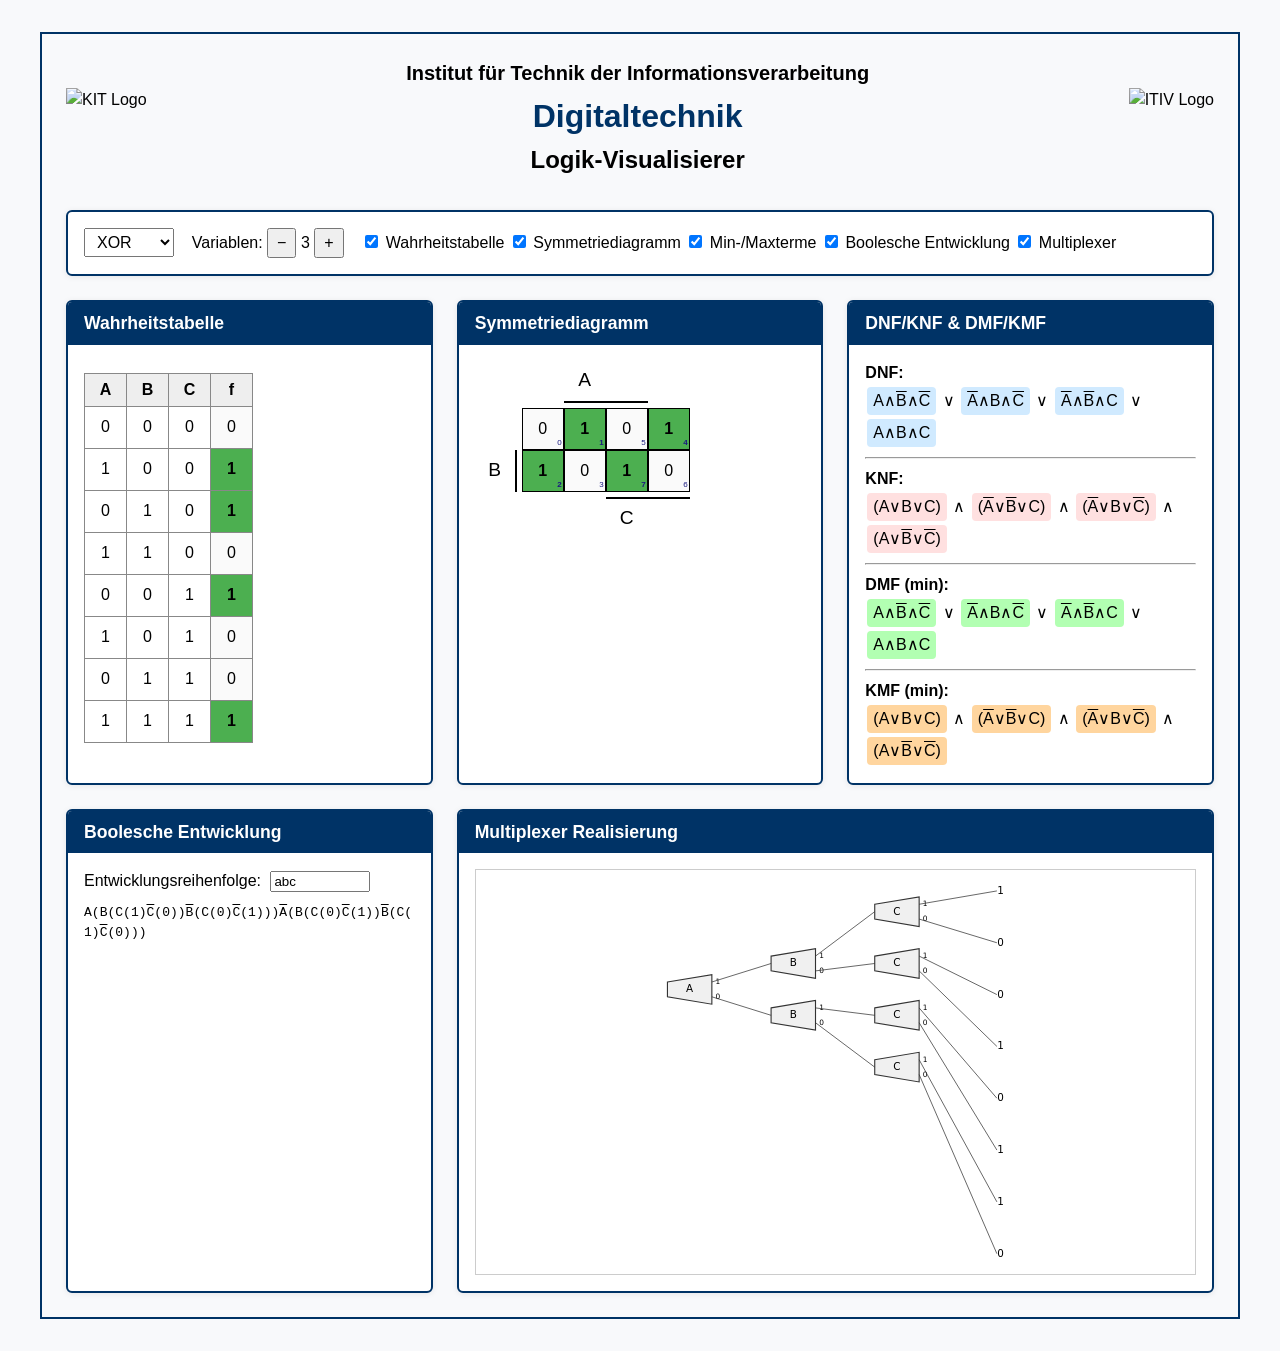
==== index.html @ f299e523 "minor fix" ====
<!DOCTYPE html>
<html lang="de">
<head>
  <meta charset="UTF-8">
  <title>Logik-Visualizer</title>

  <meta name="viewport" content="width=device-width,initial-scale=1">
  <link rel="stylesheet" href="symmetry-diagram/index.css">
  <style>
    /* Inhalt von kit-layout.css */
    :root{
      --kit-blue:#003366;
      --kit-green:#008C3D;
      --card-bg:#ffffff;
      --page-bg:#f8f9fb;
      --text:#000;
      --shadow:0 1px 6px rgba(0,0,0,.08);
    }

    /* globale Resets */
    *,*::before,*::after{box-sizing:border-box;}
    body{margin:0;font-family:"Source Sans Pro",Arial,Helvetica,sans-serif;
        background:var(--page-bg);color:var(--text);line-height:1.5;}

    /* Page-Rahmen (Anlehnung an PDF) */
    .page{max-width:1200px;margin:2rem auto;padding:1.5rem;border:2px solid var(--kit-blue);}

    /* Header */
    .page-header{display:flex;align-items:center;gap:1rem;flex-wrap:wrap;
                justify-content:space-between;margin-bottom:2rem;}
    .logo{height:60px;width:auto;}
    .title-group{text-align:center;flex:1;} /* Allow title group to take available space */
    .title-group h1{font-size:1.25rem;font-weight:600;margin:0;}
    .title-group h2{font-size:2rem;color:var(--kit-blue);margin:.25rem 0 0;}
    .title-group h3{font-size:1.5rem;margin:.15rem 0 0;}

    /* Card-Grid */
    .card-grid{display:grid;grid-template-columns:repeat(auto-fit,minmax(320px,1fr));
            gap:1.5rem;}

    /* Card */
    .card{background:var(--card-bg);border:2px solid var(--kit-blue);
        border-radius:6px;box-shadow:var(--shadow);display:flex;flex-direction:column;}
    .card-title{background:var(--kit-blue);color:#fff;padding:.5rem 1rem;margin:0;
                font-size:1.1rem;font-weight:600;border-radius:4px 4px 0 0;} /* Ensure top corners are rounded with border */
    .card-body{padding:1rem;flex:1;overflow:auto;} /* overflow:auto to handle content larger than card */

    /* Media Queries für Mobile */
    @media(max-width:768px){ /* Adjusted breakpoint for better responsiveness of header */
    .page-header{justify-content:center; text-align:center;} /* Center items on smaller screens */
    .title-group{min-width:100%; order: -1; margin-bottom:1rem;} /* Title full width and first on mobile */
    }

    @media(max-width:480px){
    .logo{height:40px;}
    .title-group h2{font-size:1.5rem;}
    .page{margin:1rem auto; padding:1rem;}
    .card-grid{grid-template-columns:repeat(auto-fit,minmax(280px,1fr)); gap:1rem;} /* Smaller minmax for very small devices */
    }

    /* --- Ende Inhalt von kit-layout.css --- */

    /* Alte Stile, die potenziell noch benötigt werden oder später aufgeräumt werden */
    /* body {font-family:system-ui,sans-serif;} */ /* Überschrieben und entfernt */
    button,select{padding:4px 8px;font-size:1rem;cursor:pointer}
    table{border-collapse:collapse;margin:12px 0}
    th,td{border:1px solid #888;padding:4px 6px;text-align:center}
    th{background:#eee}
    .truth th,.truth td,.outCell{width:42px}
    .outCell,.kmap td{height:42px;cursor:pointer}
    .on {background:#4caf50;color:#000;font-weight:bold} /* Textfarbe auf schwarz für besseren Kontrast */
    .off{background:#fafafa}
    .dc {background:#ff9800;color:#000;font-weight:bold} /* Textfarbe auf schwarz für besseren Kontrast */

    /* Highlight Style for table cells */
    .hl-cell {
        outline:2px solid #e91e63 !important;
        background:#ffebee !important;
        color:#000 !important;
    }

    .symmetry-hl-cell {
        border: 2px solid #e91e63 !important;
        background:#ffebee !important;
        color:#000 !important;
        outline: none !important; /* Remove outline to avoid double borders */
    }

    /* Highlight Style for Boolean Expansion and active DNF/KMF/DMF terms (Color) */
    /* Kontrast #F57C00 auf #FFF3E0 ist 3.05:1 - grenzwertig für normalen Text. Belassen gemäß Anforderung "Color". */
    .hl-color {
        color: #F57C00 !important; /* Orange */
        background-color: #FFF3E0 !important; /* Light orange background */
        border-radius: 3px !important;
        padding: 0 1px; /* Slight padding for background visibility */
    }

    .kmap th.varhead{width:40px;height:36px}
    .term{padding:2px 6px;margin:2px;border-radius:4px;cursor:pointer;display:inline-block}
    .dnfTerm{background:#d0eaff}.cnfTerm{background:#ffe0e0}
    .dmfTerm{background:#b2ffb2}.kmfTerm{background:#ffd59e}
    .ov{text-decoration:overline}
    pre{white-space:pre-wrap;word-break:break-word; margin-top: 5px;}
    pre span { cursor: default; }

    /* Spezifische Stile für Mux-Diagramm, falls noch benötigt */
    #muxDiagramSvg { display: block; margin: 0 auto; /* Zentrierung, falls nötig */ width: 100%; height: 100%; }

    #muxCard {
      grid-column: span 2;
    }

    #muxWrap {
      flex-grow: 1; /* Allow muxWrap to grow */
      display: flex; /* Use flex to make SVG fill height */
      min-height: 300px; /* Minimum height for the container */
    }

  </style>

</head>
<body>
  <div class="page">
    <header class="page-header">
      <img src="assets/KIT_logo.svg" alt="KIT Logo" class="logo kit" role="img">
      <div class="title-group">
        <h1>Institut für Technik der Informationsverarbeitung</h1>
        <h2>Digitaltechnik</h2>
        <h3>Logik-Visualisierer</h3>
      </div>
      <img src="assets/ITIV_logo.svg" alt="ITIV Logo" class="logo itiv" role="img">
    </header>

    <div style="margin-bottom: 1.5rem; padding: 1rem; background: var(--card-bg); border:2px solid var(--kit-blue); border-radius:6px; box-shadow:var(--shadow);">
        <select id="presetOp" aria-label="Logikgatter-Preset auswählen">
        <option value="custom">custom</option>
        <option value="and">AND</option>
        <option value="or">OR</option>
        <option value="xor" selected>XOR</option>
        <option value="nand">NAND</option>
        <option value="nor">NOR</option>
        <option value="xnor">XNOR</option>
        </select>
        &nbsp;&nbsp;
        Variablen:
        <button id="minusBtn" aria-label="Anzahl der Variablen verringern">−</button>
        <span id="varCountLbl">3</span>
        <button id="plusBtn" aria-label="Anzahl der Variablen erhöhen">+</button>
        &nbsp;&nbsp;
        <input type="checkbox" id="toggleTruthTable" checked> <label for="toggleTruthTable">Wahrheitstabelle</label>
        <input type="checkbox" id="toggleKmap" checked> <label for="toggleKmap">Symmetriediagramm</label>
        <input type="checkbox" id="toggleExpressions" checked> <label for="toggleExpressions">Min-/Maxterme</label>
        <input type="checkbox" id="toggleBooleanDev" checked> <label for="toggleBooleanDev">Boolesche Entwicklung</label>
        <input type="checkbox" id="toggleMux" checked> <label for="toggleMux">Multiplexer</label>
    </div>

    <main class="card-grid">
      <section class="card" id="truthTableCard">
        <h4 class="card-title">Wahrheitstabelle</h4>
        <div class="card-body">
          <div id="truthWrap"></div>
        </div>
      </section>

      <section class="card" id="kmapCard">
        <h4 class="card-title">Symmetriediagramm</h4>
        <div class="card-body">
          <div id="symmetry-diagram"></div>
        </div>
      </section>

      <section class="card" id="expressionsCard">
        <h4 class="card-title">DNF/KNF &amp; DMF/KMF</h4>
        <div class="card-body">
          <div id="exprWrap"></div>
        </div>
      </section>

      <section class="card" id="booleanDevCard">
        <h4 class="card-title">Boolesche Entwicklung</h4>
        <div class="card-body">
          <div style="margin-bottom: 10px;">
            <label for="expansionOrderInput">Entwicklungsreihenfolge:</label>
            <input type="text" id="expansionOrderInput" placeholder="z.B. cba" style="width: 100px; margin-left: 5px;" aria-label="Entwicklungsreihenfolge für Boolesche Entwicklung eingeben">
          </div>
          <div id="devWrap"></div>
        </div>
      </section>

      <section class="card" id="muxCard">
        <h4 class="card-title">Multiplexer Realisierung</h4>
        <div class="card-body" style="display: flex; flex-direction: column;">
          <div id="muxWrap">
            <svg id="muxDiagramSvg" style="border:1px solid #ccc;"></svg> <!-- Removed fixed height -->
          </div>
        </div>
      </section>
    </main>
  </div>

  <script defer type="module">
    import { renderSymmetryDiagram } from './symmetry-diagram/ui.js';

    const $ = id => document.getElementById(id);
    const bin = (n,b)=>n.toString(2).padStart(b,'0');
    const L = ['A','B','C','D']; // Variable names
    const lbl = (i,neg)=>neg?`<span class="ov">${L[i]}</span>`:L[i];

    const expansionSpanData = {};
    let expansionSpanIdCounter = 0;
    let expansionGroupIdCounter = 0;

    const DEFAULT_MUX_CONFIG = {
        width: 60,
        outputHeight: 20,
        inputHeight: 40,
        varFontSize: 14,
        labelFontSize: 10,
        strokeColor: '#333',
        fillColor: '#f0f0f0',
        labelOffset: 5
    };

    let currentMuxDrawnElements = {};
    let currentExpansionOrderForMuxHighlight = [];
    let currentMuxElementsStore = null;
    let currentActiveMuxConfig = {...DEFAULT_MUX_CONFIG};

    const DEFAULT_LAYOUT_CONFIG = {
        paddingX: 50,
        paddingY: 50,
        spacingX: 80,
        spacingY: 30
    };

    // Store the SVG element reference
    let muxSvgElement;

    // Debounce function
    function debounce(func, wait) {
        let timeout;
        return function executedFunction(...args) {
            const later = () => {
                clearTimeout(timeout);
                func(...args);
            };
            clearTimeout(timeout);
            timeout = setTimeout(later, wait);
        };
    }

    function highlightMuxElements(activeMintermPaths, isOn, elementsStore, drawnElements, expansionOrder, baseSvgConfig) {
    if (!drawnElements || Object.keys(drawnElements).length === 0) {
        return;
    }

    const highlightColor = '#F57C00'; 
    const defaultMuxStrokeColor = baseSvgConfig.strokeColor;
    const defaultMuxStrokeWidth = '1.5';
    const highlightedMuxStrokeWidth = '2.5';
    const defaultLineStrokeColor = baseSvgConfig.strokeColor;
    const defaultLineStrokeWidth = '1';
    const highlightedLineStrokeWidth = '2';
    const defaultConstantColor = baseSvgConfig.strokeColor; 
    const L_VARS = ['A', 'B', 'C', 'D']; 

    elementsStore.muxes.forEach(mux => {
        const muxSvgGroup = drawnElements[mux.id];
        if (muxSvgGroup && muxSvgGroup.querySelector('polygon')) {
            muxSvgGroup.querySelector('polygon').setAttribute('stroke', defaultMuxStrokeColor);
            muxSvgGroup.querySelector('polygon').setAttribute('stroke-width', defaultMuxStrokeWidth);
        }
    });
    elementsStore.constants.forEach(constant => {
        const constSvgText = drawnElements[constant.id];
        if (constSvgText) {
            constSvgText.setAttribute('fill', defaultConstantColor);
            constSvgText.setAttribute('font-weight', 'normal');
        }
    });
    elementsStore.connections.forEach(connection => {
        const lineId = `line_${connection.fromId}_${connection.fromPin}_${connection.toId}`;
        const lineSvg = drawnElements[lineId];
        if (lineSvg) {
            lineSvg.setAttribute('stroke', defaultLineStrokeColor);
            lineSvg.setAttribute('stroke-width', defaultLineStrokeWidth);
        }
    });

    if (!isOn || !activeMintermPaths || activeMintermPaths.length === 0) {
        return;
    }

    activeMintermPaths.forEach(mintermPathStr => {
        if (mintermPathStr.length !== nVars) { 
            console.warn(`Minterm path ${mintermPathStr} length does not match nVars ${nVars}. Skipping.`);
            return; 
        }

        let currentLogicalElementId = null;
        const rootMuxVar = expansionOrder[0];
        const rootMux = elementsStore.muxes.find(m => m.depth === 0 && m.varName === rootMuxVar);

        if (!rootMux) {
            console.warn(`Root MUX for var ${rootMuxVar} not found. Skipping path ${mintermPathStr}.`);
            return; 
        }
        currentLogicalElementId = rootMux.id;

        for (let depth = 0; depth < expansionOrder.length; depth++) {
            if (!currentLogicalElementId) break;

            const currentLogicalMux = elementsStore.muxes.find(m => m.id === currentLogicalElementId);
            if (!currentLogicalMux) { 
                const constItem = elementsStore.constants.find(c => c.id === currentLogicalElementId);
                 if (constItem) { 
                    if(depth === expansionOrder.length) { 
                        const constSvg = drawnElements[constItem.id];
                        if (constSvg) {
                            constSvg.setAttribute('fill', highlightColor);
                            constSvg.setAttribute('font-weight', 'bold');
                        }
                    }
                 }
                 break; 
            }
            
            const muxSvgGroup = drawnElements[currentLogicalMux.id];
            if (muxSvgGroup && muxSvgGroup.querySelector('polygon')) {
                muxSvgGroup.querySelector('polygon').setAttribute('stroke', highlightColor);
                muxSvgGroup.querySelector('polygon').setAttribute('stroke-width', highlightedMuxStrokeWidth);
            }

            if (depth === expansionOrder.length - 1) { // Last MUX in this path, leads to a constant
                const varNameForThisDepth = expansionOrder[depth]; 
                const originalVarLIndex = L_VARS.indexOf(varNameForThisDepth);
                 if (originalVarLIndex === -1) {
                    console.warn(`Variable ${varNameForThisDepth} not found in L_VARS during final step. Path tracing aborted.`);
                    break; 
                }
                const pinToFollowToConstant = mintermPathStr[originalVarLIndex];
                
                const finalConn = elementsStore.connections.find(c => c.fromId === currentLogicalMux.id && c.fromPin === pinToFollowToConstant);
                if (finalConn) {
                    const finalLineId = `line_${finalConn.fromId}_${finalConn.fromPin}_${finalConn.toId}`;
                    const finalLineSvg = drawnElements[finalLineId];
                    if (finalLineSvg) {
                        finalLineSvg.setAttribute('stroke', highlightColor);
                        finalLineSvg.setAttribute('stroke-width', highlightedLineStrokeWidth);
                    }
                    
                    const constSvg = drawnElements[finalConn.toId]; 
                    if (constSvg && elementsStore.constants.find(c => c.id === finalConn.toId)) {
                        constSvg.setAttribute('fill', highlightColor);
                        constSvg.setAttribute('font-weight', 'bold');
                    }
                }
                break; 
            }

            // Not the last MUX, follow to next MUX
            const varNameForThisDepth = expansionOrder[depth]; 
            const originalVarLIndex = L_VARS.indexOf(varNameForThisDepth);
            if (originalVarLIndex === -1) {
                 console.warn(`Variable ${varNameForThisDepth} not found in L_VARS. Path tracing aborted.`);
                 break; 
            }
            const pinToFollow = mintermPathStr[originalVarLIndex];

            const conn = elementsStore.connections.find(c => c.fromId === currentLogicalMux.id && c.fromPin === pinToFollow);
            if (!conn) {
                 console.warn(`Connection from MUX ${currentLogicalMux.id} via pin ${pinToFollow} not found. Path tracing aborted.`);
                 break;
            }
            
            const lineId = `line_${conn.fromId}_${conn.fromPin}_${conn.toId}`;
            const lineSvg = drawnElements[lineId];
            if (lineSvg) {
                lineSvg.setAttribute('stroke', highlightColor);
                lineSvg.setAttribute('stroke-width', highlightedLineStrokeWidth);
            }
            
            currentLogicalElementId = conn.toId; 
        }
    });
}

    function createSvgMuxElement(cx, cy, varName, config = DEFAULT_MUX_CONFIG) {
        const group = document.createElementNS('http://www.w3.org/2000/svg', 'g');
        group.dataset.varName = varName;

        const x = cx - config.width / 2;
        const y = cy;

        const p1 = `${x},${y - config.outputHeight / 2}`;
        const p2 = `${x + config.width},${y - config.inputHeight / 2}`;
        const p3 = `${x + config.width},${y + config.inputHeight / 2}`;
        const p4 = `${x},${y + config.outputHeight / 2}`;

        const polygon = document.createElementNS('http://www.w3.org/2000/svg', 'polygon');
        polygon.setAttribute('points', `${p1} ${p2} ${p3} ${p4}`);
        polygon.setAttribute('fill', config.fillColor);
        polygon.setAttribute('stroke', config.strokeColor);
        polygon.setAttribute('stroke-width', '1.5');
        group.appendChild(polygon);

        const text = document.createElementNS('http://www.w3.org/2000/svg', 'text');
        text.setAttribute('x', cx);
        text.setAttribute('y', cy);
        text.setAttribute('font-family', 'system-ui, sans-serif');
        text.setAttribute('font-size', config.varFontSize);
        text.setAttribute('text-anchor', 'middle');
        text.setAttribute('dominant-baseline', 'middle');
        text.textContent = varName;
        group.appendChild(text);

        const label1 = document.createElementNS('http://www.w3.org/2000/svg', 'text');
        label1.setAttribute('x', x + config.width + config.labelOffset);
        label1.setAttribute('y', y - config.inputHeight / 4);
        label1.setAttribute('font-family', 'system-ui, sans-serif');
        label1.setAttribute('font-size', config.labelFontSize);
        label1.setAttribute('text-anchor', 'start');
        label1.setAttribute('dominant-baseline', 'middle');
        label1.textContent = '1';
        group.appendChild(label1);

        const label0 = document.createElementNS('http://www.w3.org/2000/svg', 'text');
        label0.setAttribute('x', x + config.width + config.labelOffset);
        label0.setAttribute('y', y + config.inputHeight / 4);
        label0.setAttribute('font-family', 'system-ui, sans-serif');
        label0.setAttribute('font-size', config.labelFontSize);
        label0.setAttribute('text-anchor', 'start');
        label0.setAttribute('dominant-baseline', 'middle');
        label0.textContent = '0';
        group.appendChild(label0);
        
        group.dataset.connOutX = -config.width / 2;
        group.dataset.connOutY = 0;
        group.dataset.connIn1X = config.width / 2;
        group.dataset.connIn1Y = -config.inputHeight / 4;
        group.dataset.connIn0X = config.width / 2;
        group.dataset.connIn0Y = config.inputHeight / 4;

        return group;
    }

    function getNextMuxId(_idCounter) { 
        return `el_mux_${_idCounter.next++}`; 
    }

    function generateMuxStructureRecursive(node, depth, _elementsStore, _idCounter, _yOrderCounters) {
        const currentId = getNextMuxId(_idCounter);

        if (typeof _yOrderCounters[depth] === 'undefined') {
            _yOrderCounters[depth] = 0;
        }
        const yOrder = _yOrderCounters[depth];
        _yOrderCounters[depth]++;

        if (node.type === 'constant') {
            _elementsStore.constants.push({ 
                id: currentId, 
                value: node.value, 
                depth: depth, 
                yOrderAtDepth: yOrder,
                minterms: node.minterms,
                path: node.path
            });
            return { id: currentId, type: 'constant' };
        }

        _elementsStore.muxes.push({ 
            id: currentId, 
            varName: node.variable, 
            depth: depth, 
            varIndexOriginal: node.varIndex, 
            yOrderAtDepth: yOrder,
            minterms: node.minterms
        });

        const positiveChildInfo = generateMuxStructureRecursive(node.positiveBranch, depth + 1, _elementsStore, _idCounter, _yOrderCounters);
        _elementsStore.connections.push({ 
            fromId: currentId, 
            fromPin: '1',
            toId: positiveChildInfo.id, 
            toType: positiveChildInfo.type 
        });

        const negativeChildInfo = generateMuxStructureRecursive(node.negativeBranch, depth + 1, _elementsStore, _idCounter, _yOrderCounters);
        _elementsStore.connections.push({ 
            fromId: currentId, 
            fromPin: '0',
            toId: negativeChildInfo.id, 
            toType: negativeChildInfo.type 
        });

        return { id: currentId, type: 'mux' };
    }

    function generateMuxDiagramStructure(rootNode) {
        const elementsStore = { muxes: [], constants: [], connections: [] };
        const idCounter = { next: 0 };
        const yOrderCounters = [];
        
        generateMuxStructureRecursive(rootNode, 0, elementsStore, idCounter, yOrderCounters);
        return elementsStore;
    }

    function calculateMuxLayout(elementsStore, layoutConfig = DEFAULT_LAYOUT_CONFIG, muxDisplayConfig = DEFAULT_MUX_CONFIG) {
        const elementCoords = {};
        const elementsByDepth = {};

        const muxCardBody = document.querySelector('#muxCard .card-body');
        // Use card body's offsetHeight if available and greater than a minimum, otherwise fallback.
        // This makes the layout responsive to the actual rendered height of the card body.
        const svgActualHeight = muxCardBody && muxCardBody.offsetHeight > 100 ? muxCardBody.offsetHeight - 2 * 16 : 400; // 16 for padding
        const elementRenderHeight = muxDisplayConfig.inputHeight;

        const allElements = [
            ...(elementsStore.muxes || []),
            ...(elementsStore.constants || [])
        ];

        allElements.forEach(element => {
            if (!elementsByDepth[element.depth]) {
                elementsByDepth[element.depth] = [];
            }
            elementsByDepth[element.depth].push(element);
        });

        Object.keys(elementsByDepth).forEach(depthKey => {
            const depth = parseInt(depthKey, 10);
            const elementsInColumn = elementsByDepth[depth];
            elementsInColumn.sort((a, b) => a.yOrderAtDepth - b.yOrderAtDepth);

            const numElements = elementsInColumn.length;
            if (numElements === 0) return;

            const totalContentHeight = (numElements * elementRenderHeight) + (Math.max(0, numElements - 1) * layoutConfig.spacingY);
            const columnBlockStartY = Math.max(layoutConfig.paddingY, (svgActualHeight - totalContentHeight) / 2); // Ensure paddingY is respected
            
            elementsInColumn.forEach((element, index) => {
                const x = layoutConfig.paddingX + element.depth * (muxDisplayConfig.width + layoutConfig.spacingX);
                const y = columnBlockStartY + (index * (elementRenderHeight + layoutConfig.spacingY)) + (elementRenderHeight / 2);
                elementCoords[element.id] = { x, y, type: element.varName ? 'mux' : 'constant', element: element };
            });
        });
        return elementCoords;
    }

    function renderMuxDiagram(elementsStore, elementCoords, muxConfig = DEFAULT_MUX_CONFIG) {
        // muxSvgElement is already defined globally and initialized in renderDev
        if (!muxSvgElement) {
            console.error(`SVG element for MUX diagram not found.`);
            return {};
        }
        muxSvgElement.innerHTML = '';

        const drawnElements = {};

        // Ensure muxSvgElement has a minimum height if its parent card-body is very small
        // This is more of a safeguard for viewBox calculation.
        const muxCardBody = document.querySelector('#muxCard .card-body');
        if (muxCardBody && muxCardBody.offsetHeight < 150) {
             muxSvgElement.style.minHeight = '150px';
        } else if (muxSvgElement.style.minHeight) {
            muxSvgElement.style.minHeight = ''; // Reset if card body is larger
        }

        elementsStore.muxes.forEach(muxData => {
            const coords = elementCoords[muxData.id];
            if (!coords) return;
            const muxGroup = createSvgMuxElement(coords.x, coords.y, muxData.varName, muxConfig);
            muxGroup.id = muxData.id;
            muxSvgElement.appendChild(muxGroup);
            drawnElements[muxData.id] = muxGroup;
        });

        elementsStore.constants.forEach(constantData => {
            const coords = elementCoords[constantData.id];
            if (!coords) return;
            const text = document.createElementNS('http://www.w3.org/2000/svg', 'text');
            text.setAttribute('id', constantData.id);
            text.setAttribute('x', coords.x);
            text.setAttribute('y', coords.y);
            text.setAttribute('font-family', 'system-ui, sans-serif');
            text.setAttribute('font-size', muxConfig.varFontSize);
            text.setAttribute('text-anchor', 'middle');
            text.setAttribute('dominant-baseline', 'middle');
            text.textContent = constantData.value;
            muxSvgElement.appendChild(text);
            drawnElements[constantData.id] = text;
        });

        elementsStore.connections.forEach(connData => {
            const fromCoords = elementCoords[connData.fromId];
            const toCoords = elementCoords[connData.toId];
            const fromElementGroup = drawnElements[connData.fromId];

            if (!fromCoords || !toCoords || !fromElementGroup) return;

            let startX, startY, endX, endY;
            startX = fromCoords.x + parseFloat(fromElementGroup.dataset[connData.fromPin === '1' ? 'connIn1X' : 'connIn0X']);
            startY = fromCoords.y + parseFloat(fromElementGroup.dataset[connData.fromPin === '1' ? 'connIn1Y' : 'connIn0Y']);
            
            if (connData.toType === 'mux') {
                const toElementGroup = drawnElements[connData.toId];
                if (!toElementGroup) return;
                endX = toCoords.x + parseFloat(toElementGroup.dataset.connOutX);
                endY = toCoords.y + parseFloat(toElementGroup.dataset.connOutY);
            } else { 
                endX = toCoords.x - 5; 
                endY = toCoords.y;
            }

            const line = document.createElementNS('http://www.w3.org/2000/svg', 'line');
            line.setAttribute('x1', startX);
            line.setAttribute('y1', startY);
            line.setAttribute('x2', endX);
            line.setAttribute('y2', endY);
            line.setAttribute('stroke', muxConfig.strokeColor);
            line.setAttribute('stroke-width', '1');
            
            const lineId = `line_${connData.fromId}_${connData.fromPin}_${connData.toId}`;
            line.setAttribute('id', lineId);
            drawnElements[lineId] = line;
            muxSvgElement.appendChild(line);
        });

        try {
            const bbox = muxSvgElement.getBBox();
            if (bbox.width > 0 && bbox.height > 0) {
                const padding = 20; // ViewBox padding
                // Set viewBox to encompass the bounding box with padding
                muxSvgElement.setAttribute('viewBox', `${bbox.x - padding} ${bbox.y - padding} ${bbox.width + 2 * padding} ${bbox.height + 2 * padding}`);
                // Remove explicit width attribute to let SVG scale, height is set in HTML/CSS.
                muxSvgElement.removeAttribute('width');
            } else {
                 // Fallback if bbox is not valid, ensure SVG is at least somewhat visible
                 // This might happen if there are no elements, or SVG not in DOM correctly during calc
                 const cardBody = muxSvgElement.closest('.card-body');
                 const fallbackWidth = cardBody ? cardBody.offsetWidth : 300;
                 // Keep height from HTML attribute if bbox fails
                 muxSvgElement.setAttribute('viewBox', `0 0 ${fallbackWidth} 400`);
                 if (fallbackWidth !== 300) muxSvgElement.removeAttribute('width');

            }
        } catch (e) {
            console.warn("Could not calculate SVG BBox for viewBox adjustment. Using fallback.", e);
            const cardBody = muxSvgElement.closest('.card-body');
            const fallbackWidth = cardBody ? cardBody.offsetWidth : 300;
            muxSvgElement.setAttribute('viewBox', `0 0 ${fallbackWidth} 400`);
            if (fallbackWidth !== 300) muxSvgElement.removeAttribute('width');
        }
        return drawnElements;
    }


    function graySeq(bits){
    if(bits===0) return [''];
    let arr=['0','1'];
    while(arr[0].length<bits){
        const rev=[...arr].reverse();
        arr=arr.map(c=>'0'+c).concat(rev.map(c=>'1'+c));
    }
    return arr;
    }

    let nVars = 3;
    let truth = [];
    let preset= 'xor';

    function buildTruth(oldTruthArray = null, previousNVars = -1){
      const newNVars = nVars; 

      if (preset === 'custom' && oldTruthArray && previousNVars !== -1) {
        if (newNVars > previousNVars) { 
          const newTruth = [];
          const oldTruthMap = new Map();
          oldTruthArray.forEach(entry => {
            oldTruthMap.set(entry.bits, entry.out);
          });

          for (let i = 0; i < (1 << newNVars); i++) {
            const currentGlobalBitsRev = bin(i, newNVars).split('').reverse().join('');
            const correspondingOldBitsRev = currentGlobalBitsRev.substring(0, previousNVars);
            
            let outputValue;
            let allNewVarsAreZero = true;
            for (let k = previousNVars; k < newNVars; k++) {
              if (((i >> k) & 1) === 1) {
                allNewVarsAreZero = false;
                break;
              }
            }

            if (allNewVarsAreZero) {
              outputValue = oldTruthMap.has(correspondingOldBitsRev) ? oldTruthMap.get(correspondingOldBitsRev) : null;
            } else {
              outputValue = null;
            }
            newTruth.push({ bits: currentGlobalBitsRev, out: outputValue });
          }
          truth = newTruth;
        } else if (newNVars < previousNVars) { 
          const newTruth = [];
          const oldTruthMap = new Map();
          oldTruthArray.forEach(entry => {
            oldTruthMap.set(entry.bits, entry.out);
          });

          for (let i = 0; i < (1 << newNVars); i++) {
            const currentNewBitsRev = bin(i, newNVars).split('').reverse().join('');
            let correspondingOldBitsRev = currentNewBitsRev;
            for (let k = 0; k < (previousNVars - newNVars); k++) {
              correspondingOldBitsRev += '0';
            }
            
            const outputValue = oldTruthMap.has(correspondingOldBitsRev) ? oldTruthMap.get(correspondingOldBitsRev) : null;
            newTruth.push({ bits: currentNewBitsRev, out: outputValue });
          }
          truth = newTruth;
        } else { 
          if (oldTruthArray.length === (1 << newNVars)) {
            truth = JSON.parse(JSON.stringify(oldTruthArray));
          } else {
            truth = [];
            for (let j = 0; j < (1 << newNVars); j++) {
              const rev = bin(j, newNVars).split('').reverse().join('');
              truth.push({ bits: rev, out: 0 });
            }
          }
        }
      } else {
        truth = [];
        for (let i = 0; i < (1 << newNVars); i++) {
          const rev = bin(i, newNVars).split('').reverse().join('');
          truth.push({ bits: rev, out: 0 });
        }
      }
    }
    function applyPreset(){
    if(preset==='custom') return;
    truth.forEach(r=>{
        const ones=[...r.bits].filter(b=>b==='1').length;
        switch(preset){
        case'and':  r.out=ones===nVars?1:0; break;
        case'or':   r.out=ones?1:0; break;
        case'xor':  r.out=ones&1; break;
        case'nand': r.out=ones===nVars?0:1; break;
        case'nor':  r.out=ones?0:1; break;
        case'xnor': r.out=(ones&1)?0:1;
        }
    });
    }

    function renderAll(){
    $('varCountLbl').textContent=nVars;
    renderTruth();
    renderKMap();
    const sortedTruth = truth.slice().sort((a, b) => a.bits.localeCompare(b.bits));
    renderSymmetryDiagram(nVars, sortedTruth.map(t => t.out))
    
    

    renderExpr();
    renderDev(); 
    setupAllHoverInteractions(); 
    }

    function renderTruth(){
    let h='<table class="truth"><tr>';
    for(let i=0;i<nVars;i++) h+=`<th>${L[i]}</th>`;
    h+='<th>f</th></tr>';
    truth.forEach(r=>{
        const cls=r.out===1?'on':r.out===null?'dc':'off';
        const dsp=r.out===null?'/':r.out;
        h+=`<tr><td>${[...r.bits].join('</td><td>')}</td>
            <td class="outCell ${cls}" data-bits="${r.bits}">${dsp}</td></tr>`;
    });
    h+='</table>';
    const truthWrap = document.querySelector("#truthTableCard .card-body #truthWrap");
    if (truthWrap) truthWrap.innerHTML = h;
    
    document.querySelectorAll('#truthTableCard .outCell').forEach(td=>{
        td.onclick=e=>{
        const currentTarget = e.currentTarget;
        if (!currentTarget) return;
        const bits = currentTarget.dataset.bits;
        if (!bits) return;
        const o=truth.find(t=>t.bits===bits);
        if (!o) return;
        o.out=o.out===0?1:o.out===1?null:0;
        preset='custom';
        const presetOpEl = $('presetOp');
        if (presetOpEl instanceof HTMLSelectElement) presetOpEl.value='custom';
        renderAll();
        };
    });
    }

    function renderKMap(){
    
    // Wait for the symmetry diagram to be rendered before attaching event listeners
    setTimeout(() => {
        document.querySelectorAll('#symmetry-diagram div[data-bits]').forEach(td=>{
        td.onclick=e=>{
            const currentTarget = e.currentTarget;
            
            if (!currentTarget) return;
            
            const bits = currentTarget.dataset.bits;
            
            if (!bits) return;
            

            const currentValueIndex=truth.findIndex(t=>t.bits===bits);
            
            if (currentValueIndex === -1) return; // No matching bits found

            const currentValue = truth[currentValueIndex];
            
            const nextValue = currentValue.out === 0 ? 1 : currentValue.out === 1 ? null : 0;

            truth[currentValueIndex] = {
                out: nextValue,
                bits: currentValue.bits
            }
            
            preset='custom';
            const presetOpEl = $('presetOp');
            if (presetOpEl instanceof HTMLSelectElement) presetOpEl.value='custom';
            renderAll();
        };
    });
    }, 0);
        

    
    }

    function lit(bits,type){ 
    return [...bits].map((b,i)=>{ 
        if(b==='-') return ''; 
        const neg = (type==='dnf'||type==='dmf') ? b==='0' : b==='1'; 
        return lbl(i,neg); 
    }).filter(Boolean).join((type==='dnf'||type==='dmf')?'∧':'∨'); 
    }

    function minimize(v_count,mins,dcs=[]){
    const ones=x=>x.toString(2).replace(/0/g,'').length;
    let g={},pr=new Set(); 
    [...mins,...dcs].forEach(m=>{ 
        const s=bin(m,v_count); (g[ones(m)]??=[]).push(s);
    });
    while(true){
        const nx={},used=new Set(); let comb=false; 
        const ks=Object.keys(g).map(Number).sort((a,b)=>a-b);
        for(let i=0;i<ks.length-1;i++){
        (g[ks[i]]||[]).forEach(a=>(g[ks[i+1]]||[]).forEach(b=>{
            const diff=[...a].filter((_,k)=>a[k]!==b[k]).length;
            if(diff===1){ 
            comb=true;
            const m=a.split('').map((ch,k)=>ch===b[k]?ch:'-').join(''); 
            (nx[ones(m.replace(/-/g,''))]??=[]).push(m); 
            used.add(a); used.add(b);
            }
        }));
        }
        Object.values(g).flat().forEach(s=>{if(!used.has(s))pr.add(s);}); 
        if(!comb)break; 
        g={};Object.entries(nx).forEach(([k,a])=>g[k]=[...new Set(a)]); 
    }
    const covers=(p,val)=>{ 
        const bs=bin(val,v_count);
        for(let i=0;i<v_count;i++) if(p[i]!=='-'&&p[i]!==bs[i]) return false;
        return true;
    };
    const chart=mins.map(m=>[...pr].filter(p=>covers(p,m))); 
    const ess=[],cov=new Set(); 
    chart.forEach((pis,idx)=>{ 
        if(pis.length===1){
        const p=pis[0];
        if(!ess.includes(p)){
            ess.push(p);
            mins.forEach(mVal=>covers(p,mVal)&&cov.add(mVal));
        }
        }
    });
    let rest=mins.filter(m=>!cov.has(m)),chosen=[...ess]; 
    while(rest.length){ 
        let best=null,max=0;
        pr.forEach(p=>{
        if (chosen.includes(p)) return; 
        const c=rest.filter(m=>covers(p,m)).length;
        if(c>max){max=c;best=p;}
        });
        if(!best)break; 
        chosen.push(best);
        rest=rest.filter(m=>!covers(best,m));
    }
    return chosen;
    }
    const expand=p=>{ 
    let res=[''];
    [...p].forEach(ch=>{
        res = ch==='-' ? res.flatMap(s=>[s+'0',s+'1']) : res.map(s=>s+ch);
    });
    return res;
    };

    function renderExpr(){
    const ones = truth.filter(r=>r.out===1).map(r=>parseInt(r.bits,2));
    const zeros= truth.filter(r=>r.out===0).map(r=>parseInt(r.bits,2));
    const dcs  = truth.filter(r=>r.out===null).map(r=>parseInt(r.bits,2));

    const dnfR=truth.filter(r=>r.out===1); 
    const cnfR=truth.filter(r=>r.out===0); 

    const dmf=minimize(nVars,ones,dcs); 
    const kmf=minimize(nVars,zeros,dcs); 

    let h='<strong>DNF:</strong><br>';
    h+= dnfR.length
        ? dnfR.map(r=>`<span class="term dnfTerm" data-bits="${r.bits}">${lit(r.bits,'dnf')}</span>`).join(' ∨ ')
        : '0';

    h+='<hr><strong>KNF:</strong><br>';
    h+= cnfR.length
        ? cnfR.map(r=>`<span class="term cnfTerm" data-bits="${r.bits}">(${lit(r.bits,'cnf')})</span>`).join(' ∧ ')
        : '1';

    h+='<hr><strong>DMF (min):</strong><br>';
    h+= dmf.length
        ? dmf.map(p=>`<span class="term dmfTerm" data-cover="${expand(p).join('|')}">${lit(p,'dmf')}</span>`).join(' ∨ ')
        : '0';

    h+='<hr><strong>KMF (min):</strong><br>';
    h+= kmf.length
        ? kmf.map(p=>`<span class="term kmfTerm" data-cover="${expand(p).join('|')}">(${lit(p,'kmf')})</span>`).join(' ∧ ')
        : '1';

    const exprWrap = document.querySelector("#expressionsCard .card-body #exprWrap");
    if (exprWrap) exprWrap.innerHTML = h;
    }

    function simplifiedBooleanExpansionRecursive(bits_template_string, depth, expansionOrderArray) {
        if (depth >= nVars) {
            const finalBitsStr = bits_template_string;
            const row = truth.find(r => r.bits === finalBitsStr);
            const val = row ? (row.out === null ? '/' : String(row.out)) : '?';
            return { type: 'constant', value: val, minterms: [finalBitsStr], path: finalBitsStr };
        }

        const varName = expansionOrderArray[depth];
        const varIndex = L.indexOf(varName);

        let tempBitsArrayOne = bits_template_string.split('');
        tempBitsArrayOne[varIndex] = '1';
        const pathForOne = tempBitsArrayOne.join('');
        const expNode1 = simplifiedBooleanExpansionRecursive(pathForOne, depth + 1, expansionOrderArray);

        let tempBitsArrayZero = bits_template_string.split('');
        tempBitsArrayZero[varIndex] = '0';
        const pathForZero = tempBitsArrayZero.join('');
        const expNode0 = simplifiedBooleanExpansionRecursive(pathForZero, depth + 1, expansionOrderArray);

        if (expNode1.type === 'constant' && expNode0.type === 'constant' && expNode1.value === expNode0.value) {
            return { type: 'constant', value: expNode1.value, minterms: [...new Set([...expNode1.minterms, ...expNode0.minterms].sort())], path: null };
        }

        if (expNode1.type === 'constant' && expNode0.type === 'constant') {
            if (expNode1.value === '/' && (expNode0.value === '0' || expNode0.value === '1')) {
                return { type: 'constant', value: expNode0.value, minterms: [...new Set([...expNode1.minterms, ...expNode0.minterms].sort())], path: null };
            }
            if (expNode0.value === '/' && (expNode1.value === '0' || expNode1.value === '1')) {
                return { type: 'constant', value: expNode1.value, minterms: [...new Set([...expNode1.minterms, ...expNode0.minterms].sort())], path: null };
            }
        }

        return {
            type: 'expression',
            variable: varName,
            varIndex: varIndex,
            positiveBranch: expNode1,
            negativeBranch: expNode0,
            minterms: [...new Set([...expNode1.minterms, ...expNode0.minterms].sort())]
        };
    }

    function genSpanId() { return `expSpan-${expansionSpanIdCounter++}`; }
    function genGroupId() { return `expGroup-${expansionGroupIdCounter++}`; }

    function generateExpansionHtmlRecursive(node, ancestorGroupChain = []) {
        let htmlOutput = '';
        const styleType = "color"; 

        if (node.type === 'constant') {
            const id = genSpanId();
            let currentGroupChain = ancestorGroupChain;
            if (ancestorGroupChain.length === 0) {
                currentGroupChain = [genGroupId()];
            }
            expansionSpanData[id] = { 
                minterms: node.minterms, 
                textContent: node.value, 
                isLeaf: true, 
                path: node.path, 
                groupChain: currentGroupChain, 
                styleType: styleType 
            };
            htmlOutput = `<span id="${id}" data-span-id="${id}">${node.value}</span>`;
        } else if (node.type === 'expression') {
            const { variable, positiveBranch, negativeBranch } = node;

            const positiveBranchGroupId = genGroupId();
            const currentPositiveGroupChain = [...ancestorGroupChain, positiveBranchGroupId];
            
            const varPosId = genSpanId();
            expansionSpanData[varPosId] = { minterms: positiveBranch.minterms, textContent: variable, isVar: true, varName: variable, groupChain: currentPositiveGroupChain, styleType: styleType };
            htmlOutput += `<span id="${varPosId}" data-span-id="${varPosId}">${variable}</span>`;

            const openParenPosId = genSpanId();
            expansionSpanData[openParenPosId] = { minterms: positiveBranch.minterms, textContent: '(', isParen: true, groupChain: currentPositiveGroupChain, styleType: styleType };
            htmlOutput += `<span id="${openParenPosId}" data-span-id="${openParenPosId}">(</span>`;

            htmlOutput += generateExpansionHtmlRecursive(positiveBranch, currentPositiveGroupChain); 

            const closeParenPosId = genSpanId();
            expansionSpanData[closeParenPosId] = { minterms: positiveBranch.minterms, textContent: ')', isParen: true, groupChain: currentPositiveGroupChain, styleType: styleType };
            htmlOutput += `<span id="${closeParenPosId}" data-span-id="${closeParenPosId}">)</span>`;

            const negativeBranchGroupId = genGroupId();
            const currentNegativeGroupChain = [...ancestorGroupChain, negativeBranchGroupId];

            const varNegId = genSpanId();
            expansionSpanData[varNegId] = { minterms: negativeBranch.minterms, textContent: `${variable}'`, isVar: true, varName: variable, isNegated: true, groupChain: currentNegativeGroupChain, styleType: styleType };
            htmlOutput += `<span id="${varNegId}" data-span-id="${varNegId}" class="ov">${variable}</span>`;
            
            const openParenNegId = genSpanId();
            expansionSpanData[openParenNegId] = { minterms: negativeBranch.minterms, textContent: '(', isParen: true, groupChain: currentNegativeGroupChain, styleType: styleType };
            htmlOutput += `<span id="${openParenNegId}" data-span-id="${openParenNegId}">(</span>`;

            htmlOutput += generateExpansionHtmlRecursive(negativeBranch, currentNegativeGroupChain); 

            const closeParenNegId = genSpanId();
            expansionSpanData[closeParenNegId] = { minterms: negativeBranch.minterms, textContent: ')', isParen: true, groupChain: currentNegativeGroupChain, styleType: styleType };
            htmlOutput += `<span id="${closeParenNegId}" data-span-id="${closeParenNegId}">)</span>`;
        }
        return htmlOutput;
    }

    function renderDev(){
        expansionSpanIdCounter = 0; 
        expansionGroupIdCounter = 0;
        for(const key in expansionSpanData) delete expansionSpanData[key];

        const orderInputEl = $('expansionOrderInput');
        let customOrderNames = [];
        const defaultOrderUpper = L.slice(0, nVars);
        const defaultOrderLowerStr = defaultOrderUpper.join('').toLowerCase();

        if (orderInputEl) {
            const inputValue = orderInputEl.value.trim();
            if (inputValue !== '') {
                const inputPartsUpper = inputValue.toUpperCase().split('');
                if (inputPartsUpper.length === nVars && 
                    inputPartsUpper.every(part => defaultOrderUpper.includes(part)) && 
                    new Set(inputPartsUpper).size === inputPartsUpper.length) {
                    customOrderNames = inputPartsUpper;
                } else {
                    customOrderNames = defaultOrderUpper;
                    orderInputEl.value = defaultOrderLowerStr;
                    console.warn("Invalid expansion order input. Using default order:", defaultOrderUpper.join(', '));
                }
            } else {
                customOrderNames = defaultOrderUpper;
                if (orderInputEl.value !== defaultOrderLowerStr) {
                    orderInputEl.value = defaultOrderLowerStr;
                }
            }
        } else {
            customOrderNames = defaultOrderUpper;
        }
        
        const rootExpansionNode = simplifiedBooleanExpansionRecursive(''.padStart(nVars, '0'), 0, customOrderNames);
        
        let singleInstanceHtml = `<pre data-style-type="color">`;
        singleInstanceHtml += generateExpansionHtmlRecursive(rootExpansionNode, []); 
        singleInstanceHtml += `</pre>`;
        
        const devWrap = document.querySelector("#booleanDevCard .card-body #devWrap");
        if (devWrap) devWrap.innerHTML = singleInstanceHtml;
        
        for (const spanId in expansionSpanData) {
            const spanElement = document.getElementById(spanId); // getElementById is fine as IDs are unique
            if (spanElement) {
                const highlightClass = "hl-color"; 
                spanElement.onmouseenter = () => handleExpansionSpanHover(spanElement, true, highlightClass);
                spanElement.onmouseleave = () => handleExpansionSpanHover(spanElement, false, highlightClass);
            }
        }

        muxSvgElement = document.querySelector("#muxCard .card-body #muxDiagramSvg"); // Initialize global reference

        let activeMuxConfig = JSON.parse(JSON.stringify(DEFAULT_MUX_CONFIG));
        let activeLayoutConfig = JSON.parse(JSON.stringify(DEFAULT_LAYOUT_CONFIG));

        if (nVars === 4) {
            activeMuxConfig.inputHeight = 30;
            activeMuxConfig.outputHeight = 15;
            activeMuxConfig.width = 55;
            activeMuxConfig.varFontSize = 12;
            activeMuxConfig.labelFontSize = 9;
            activeLayoutConfig.spacingY = 20;
            activeLayoutConfig.spacingX = 65;
        }
        currentActiveMuxConfig = activeMuxConfig;

        if (rootExpansionNode && muxSvgElement) {
            try {
                const elementsStore = generateMuxDiagramStructure(rootExpansionNode);
                currentMuxElementsStore = elementsStore; 
                
                const elementCoords = calculateMuxLayout(elementsStore, activeLayoutConfig, activeMuxConfig);
                currentMuxDrawnElements = renderMuxDiagram(elementsStore, elementCoords, activeMuxConfig);
                currentExpansionOrderForMuxHighlight = [...customOrderNames]; 
                
            } catch (error) {
                console.error("Error rendering MUX diagram:", error);
                currentMuxDrawnElements = {}; 
                currentExpansionOrderForMuxHighlight = [];
                currentMuxElementsStore = null; 
                if(muxSvgElement) muxSvgElement.innerHTML = '<text x="10" y="20" fill="red">Error generating MUX diagram.</text>';
            }
        } else {
            currentMuxDrawnElements = {}; 
            currentExpansionOrderForMuxHighlight = [];
            currentMuxElementsStore = null; 
            if(muxSvgElement) muxSvgElement.innerHTML = ''; 
        }
    }

    function setupAllHoverInteractions() {
        document.querySelectorAll('#truthTableCard .outCell').forEach(el => {
            el.onmouseenter = () => handleCellOrTermHover(el, true);
            el.onmouseleave = () => handleCellOrTermHover(el, false);
        });
        setTimeout(()=> {
            document.querySelectorAll('#symmetry-diagram div[data-bits]').forEach(el => {
            console.log("Applying hover handlers to symmetry diagram cells");
            el.onmouseenter = () => handleCellOrTermHover(el, true);
            el.onmouseleave = () => handleCellOrTermHover(el, false);
        });
        });
        document.querySelectorAll('#expressionsCard .term').forEach(el => { 
            el.onmouseenter = () => handleCellOrTermHover(el, true);
            el.onmouseleave = () => handleCellOrTermHover(el, false);
        });
    }

    function handleCellOrTermHover(hoveredElement, isOn) {
        let mintermsToHighlightInTables = [];
        let singleMintermForExpansionLookup = null; 
        let termCoversMintermsForExpansionLookup = []; 

        if (hoveredElement.dataset.bits) { 
            mintermsToHighlightInTables = [hoveredElement.dataset.bits];
            singleMintermForExpansionLookup = hoveredElement.dataset.bits;

            document.querySelectorAll('#expressionsCard .dmfTerm[data-cover]').forEach(termEl => {
                const coveredByTerm = termEl.dataset.cover ? termEl.dataset.cover.split('|') : [];
                if (coveredByTerm.includes(singleMintermForExpansionLookup)) {
                    termEl.classList.toggle('hl-color', isOn);
                }
            });
            document.querySelectorAll('#expressionsCard .kmfTerm[data-cover]').forEach(termEl => {
                const coveredByTerm = termEl.dataset.cover ? termEl.dataset.cover.split('|') : [];
                if (coveredByTerm.includes(singleMintermForExpansionLookup)) {
                    termEl.classList.toggle('hl-color', isOn);
                }
            });

        } else if (hoveredElement.dataset.cover) { 
            mintermsToHighlightInTables = hoveredElement.dataset.cover.split('|');
            termCoversMintermsForExpansionLookup = mintermsToHighlightInTables;
            hoveredElement.classList.toggle('hl-color', isOn);
        }

        if (mintermsToHighlightInTables.length > 0) {
            highlightTableCells(mintermsToHighlightInTables, isOn); 
        }

        const applyHighlightToExpansionGroup = (targetGroupId, highlightState) => {
            if (!targetGroupId) return;
            for (const id in expansionSpanData) {
                const data = expansionSpanData[id];
                if (data.groupChain && data.groupChain.includes(targetGroupId)) {
                    const el = document.getElementById(id); // ID is unique
                    if (el) {
                        el.classList.toggle("hl-color", highlightState);
                    }
                }
            }
        };

        if (singleMintermForExpansionLookup) { 
            let targetGroupIdFound = null;
            for (const spanId in expansionSpanData) {
                const data = expansionSpanData[spanId];
                if (data.isLeaf && data.path === singleMintermForExpansionLookup && data.groupChain && data.groupChain.length > 0) {
                    targetGroupIdFound = data.groupChain[data.groupChain.length - 1];
                    break; 
                }
            }
            if (!targetGroupIdFound) {
                for (const spanId in expansionSpanData) {
                    const data = expansionSpanData[spanId];
                    if (data.isLeaf && data.path === null && data.minterms && data.minterms.includes(singleMintermForExpansionLookup) && data.groupChain && data.groupChain.length > 0) {
                        targetGroupIdFound = data.groupChain[data.groupChain.length - 1];
                        break; 
                    }
                }
            }
            if (targetGroupIdFound) {
                applyHighlightToExpansionGroup(targetGroupIdFound, isOn);
            }
        } else if (termCoversMintermsForExpansionLookup.length > 0) { 
            const groupsToHighlight = new Set();
            termCoversMintermsForExpansionLookup.forEach(minterm => {
                let foundForThisMinterm = false;
                for (const spanId in expansionSpanData) {
                    const data = expansionSpanData[spanId];
                    if (data.isLeaf && data.path === minterm && data.groupChain && data.groupChain.length > 0) {
                        groupsToHighlight.add(data.groupChain[data.groupChain.length - 1]);
                        foundForThisMinterm = true;
                        break; 
                    }
                }
                if (!foundForThisMinterm) {
                    for (const spanId in expansionSpanData) {
                        const data = expansionSpanData[spanId];
                        if (data.isLeaf && data.path === null && data.minterms && data.minterms.includes(minterm) && data.groupChain && data.groupChain.length > 0) {
                            groupsToHighlight.add(data.groupChain[data.groupChain.length - 1]);
                            break; 
                        }
                    }
                }
            });
            groupsToHighlight.forEach(groupId => applyHighlightToExpansionGroup(groupId, isOn));
        }

        let activePathsForMux = [];
        if (hoveredElement.dataset.spanId && expansionSpanData && expansionSpanData[hoveredElement.dataset.spanId]) {
            const mintermSource = expansionSpanData[hoveredElement.dataset.spanId].minterms;
            if (mintermSource) {
                activePathsForMux = Array.isArray(mintermSource) ? mintermSource.filter(p => typeof p === 'string') : (typeof mintermSource === 'string' ? [mintermSource] : []);
            } else {
                activePathsForMux = [];
            }
        } else if (hoveredElement.dataset.bits) {
            activePathsForMux = [hoveredElement.dataset.bits];
        } else if (hoveredElement.dataset.cover) {
            activePathsForMux = hoveredElement.dataset.cover.split('|');
        }

        if (currentMuxElementsStore && currentMuxDrawnElements && typeof highlightMuxElements === 'function' && muxSvgElement) {
            highlightMuxElements(
                activePathsForMux,
                isOn, 
                currentMuxElementsStore,
                currentMuxDrawnElements,
                currentExpansionOrderForMuxHighlight, 
                currentActiveMuxConfig
            );
        }
    }

    function handleExpansionSpanHover(spanElement, isOn, highlightClass) {
        const spanId = spanElement.dataset.spanId;
        if (!spanId || !expansionSpanData[spanId]) return; 

        const data = expansionSpanData[spanId];
        const mintermsToHl = data.minterms; 
        
        if (!data.groupChain || data.groupChain.length === 0) return;
        const primaryGroupIdForHover = data.groupChain[data.groupChain.length - 1]; 

        if (mintermsToHl && mintermsToHl.length > 0) {
            highlightTableCells(mintermsToHl, isOn); 
        }
        
        if (primaryGroupIdForHover && highlightClass) { 
            for (const id in expansionSpanData) {
                const iterData = expansionSpanData[id];
                if (iterData.groupChain && iterData.groupChain.includes(primaryGroupIdForHover)) {
                    const el = document.getElementById(id); // ID is unique
                    if (el) el.classList.toggle(highlightClass, isOn);
                }
            }
        }

        let activePathsForMux = [];
        if (mintermsToHl) {
            activePathsForMux = Array.isArray(mintermsToHl) ? mintermsToHl.filter(p => typeof p === 'string') : (typeof mintermsToHl === 'string' ? [mintermsToHl] : []);
        } else {
            activePathsForMux = [];
        }

        if (currentMuxElementsStore && currentMuxDrawnElements && typeof highlightMuxElements === 'function' && muxSvgElement) {
            highlightMuxElements(
                activePathsForMux,
                isOn,
                currentMuxElementsStore,
                currentMuxDrawnElements,
                currentExpansionOrderForMuxHighlight, 
                currentActiveMuxConfig
            );
        }
    }

    function highlightTableCells(arr,on){
    arr.forEach(b=>{
        // Highlight cells in truth table (inside card-body)
        document.querySelectorAll(`.card-body [data-bits="${b}"]`)
                .forEach(n=>n.classList.toggle('hl-cell',on)); 
        // Highlight cells in symmetry diagram (not inside card-body)
        document.querySelectorAll(`#symmetry-diagram [data-bits="${b}"]`)
                .forEach(n=>n.classList.toggle('symmetry-hl-cell',on)); 
    });
    }

    // --- Initial Setup ---
    // DOMContentLoaded to ensure all elements are available, especially for querySelector.
    document.addEventListener('DOMContentLoaded', () => {
        muxSvgElement = document.querySelector("#muxCard .card-body #muxDiagramSvg"); // Initialize global reference early

        buildTruth(); 
        applyPreset(); 
        renderAll(); 

        // --- Event Listeners ---
        const minusBtnEl = $('minusBtn');
        if (minusBtnEl) {
            minusBtnEl.onclick = ()=>{ 
                if(nVars>2){ 
                    const oldNVars = nVars;
                    const oldTruthCopy = preset === 'custom' ? JSON.parse(JSON.stringify(truth)) : null;
                    nVars--; 
                    buildTruth(oldTruthCopy, oldNVars);
                    applyPreset(); 
                    renderAll(); 
                } 
            };
        }
        const plusBtnEl = $('plusBtn');
        if (plusBtnEl) {
            plusBtnEl.onclick = ()=>{ 
                if(nVars<4){ 
                    const oldNVars = nVars;
                    const oldTruthCopy = preset === 'custom' ? JSON.parse(JSON.stringify(truth)) : null;
                    nVars++; 
                    buildTruth(oldTruthCopy, oldNVars);
                    applyPreset(); 
                    renderAll(); 
                } 
            };
        }
        const presetOpEl = $('presetOp');
        if (presetOpEl instanceof HTMLSelectElement) { 
            presetOpEl.onchange = ()=>{ 
                preset=presetOpEl.value; 
                applyPreset(); 
                renderAll(); 
            };
        }

        const expansionOrderInputEl = $('expansionOrderInput');
        if (expansionOrderInputEl) {
            expansionOrderInputEl.onchange = () => {
                renderDev(); // This will also re-render MUX
            };
        }

        // Resize observer for MUX diagram, debounced for performance
        const muxCardBodyForObserver = document.querySelector('#muxCard .card-body');
        if (muxCardBodyForObserver && muxSvgElement) {
            const debouncedMuxRender = debounce(() => {
                if (currentMuxElementsStore) { // Check if there's a structure to render
                    // It's important that renderDev() is the primary way to refresh the MUX
                    // as it recalculates the logical structure (rootExpansionNode)
                    // which is necessary if nVars or expansionOrder changes.
                    // A direct call to renderMuxDiagram or parts of it might lead to inconsistencies
                    // if the logical structure isn't also updated.
                    // Calling renderDev() ensures everything is rebuilt based on current state.
                    console.log("Resize detected, re-rendering MUX via renderDev()");
                    renderDev();
                }
            }, 250); // 250ms debounce delay

            const resizeObserver = new ResizeObserver(entries => {
                // We don't need to loop through entries if we're just triggering a debounced full render
                debouncedMuxRender();
            });
            resizeObserver.observe(muxCardBodyForObserver);
        }

        // View Toggles
        const viewToggleMappings = {
            'toggleTruthTable': 'truthTableCard',
            'toggleKmap': 'kmapCard',
            'toggleExpressions': 'expressionsCard',
            'toggleBooleanDev': 'booleanDevCard',
            'toggleMux': 'muxCard'
        };

        for (const checkboxId in viewToggleMappings) {
            const checkbox = $(checkboxId);
            const cardId = viewToggleMappings[checkboxId];
            const card = $(cardId);

            if (checkbox && card) {
                checkbox.addEventListener('change', function() {
                    if (this.checked) {
                        card.style.display = 'flex'; // Or its original display value if not flex
                    } else {
                        card.style.display = 'none';
                    }
                    // Special handling for MUX card resize when it becomes visible again
                    if (cardId === 'muxCard' && this.checked) {
                        debouncedMuxRender();
                    }
                    adjustMuxCardHeight(); // Adjust height when any view visibility changes
                });
            }
        }

        function adjustMuxCardHeight() {
            const truthTableCard = $('truthTableCard');
            const muxCard = $('muxCard');
            const muxWrap = $('muxWrap');

            if (truthTableCard && muxCard && muxWrap) {
                // Ensure truthTableCard is visible to get an accurate height
                const isTruthTableVisible = window.getComputedStyle(truthTableCard).display !== 'none';
                if (isTruthTableVisible) {
                    const referenceHeight = truthTableCard.offsetHeight;
                    if (referenceHeight > 0) {
                        muxCard.style.height = `${referenceHeight}px`;
                        // Ensure muxWrap and SVG can adapt. The existing CSS for muxWrap (flex-grow) and SVG (height 100%) should handle this.
                        // We might need to re-trigger MUX render if its dimensions changed significantly.
                        debouncedMuxRender(); 
                    }
                } else {
                    // Fallback if truth table is not visible, perhaps use a default or current height
                    // For now, let's leave its height as is, or use its own content height if truth table isn't there.
                    // Alternatively, find another visible card in the first logical row.
                    // For simplicity, if truth table is hidden, we won't adjust MUX height based on it.
                    // Consider setting a sensible default or removing the explicit height.
                    // muxCard.style.height = 'auto'; // Or some default like '400px'
                    // For now, let's try to make it use its min-height from CSS or content height
                    muxCard.style.height = ''; // Let CSS take over (which includes card-body flex behavior)
                }
            }
        }

        const debouncedAdjustMuxHeight = debounce(adjustMuxCardHeight, 250);

        window.addEventListener('load', adjustMuxCardHeight);
        window.addEventListener('resize', debouncedAdjustMuxHeight);

    });

  </script>
</body>
</html>
---- symmetry-diagram/index.css ----
#symmetry-diagram {
    display: inline-block;
    user-select: none;
    
    
}

#container {
    margin: 100px;
}


.symmetry-diagram-row {
    display: flex;
    align-items: center; 
}

.symmetry-diagram-cell {
        width: 42px;
        height: 42px;
        text-align: center;
        display: flex;
        justify-content: center;
        align-items: center;
        vertical-align: middle;
        border: 1px solid black;   
        aspect-ratio: 1 / 1;
        padding: 0;
        margin: 0;
        position: relative;
        box-sizing: border-box; 
        cursor: pointer;
        user-select: none;
}


.container {
    display: inline-block;
    position: relative;
    padding: 50px
}



.symmetry-diagram-frame-cell {
        width: 42px;
        height: 42px;
        text-align: center;
        display: flex;
        justify-content: center;
        align-items: center;
        vertical-align: middle;
        font-size: 1.2em;
        aspect-ratio: 1 / 1;
        padding: 0;
        margin: 0; /* Ensure no margins */
        position: relative;
        box-sizing: border-box;
        /* border: 1px solid black;  */
          /* background-color: lightgray; */
         
}



.symmetry-diagram-left-frame-cell {
    margin-right: 5px;
}
.symmetry-diagram-right-frame-cell {
    margin-left: 5px;
}



.symmetry-diagram-top-frame-cell {
    margin-bottom: 5px;
}
.symmetry-diagram-bottom-frame-cell {
    margin-top: 5px;
}





.symmetry-diagram-frame-top-label-cell {
    border-bottom: 2px solid black;
    /* Remove margin that breaks layout */
}

.symmetry-diagram-frame-left-label-cell {
    border-right: 2px solid black;
    /* Remove margin that breaks layout */
}

.symmetry-diagram-frame-bottom-label-cell {
    border-top: 2px solid black;
    /* Remove margin that breaks layout */
}

.symmetry-diagram-frame-right-label-cell {
    border-left: 2px solid black;
    /* Remove margin that breaks layout */
}

.octal-index {
    position: absolute;
    bottom: 0;
    right: 0;
    font-size: 8px;
    color: #1a1a80;
    padding-right: 1px;
    
}

.top-label-cell {
    width: 20px;
    aspect-ratio: 1 / 1;
    border-bottom: 2px solid black;
    
}

.left-label-cell {
    border-right: 2px solid black;
    
}

.bottom-label-cell {
    border-top: 2px solid black;
}

.right-label-cell {
    border-left: 2px solid black;
}
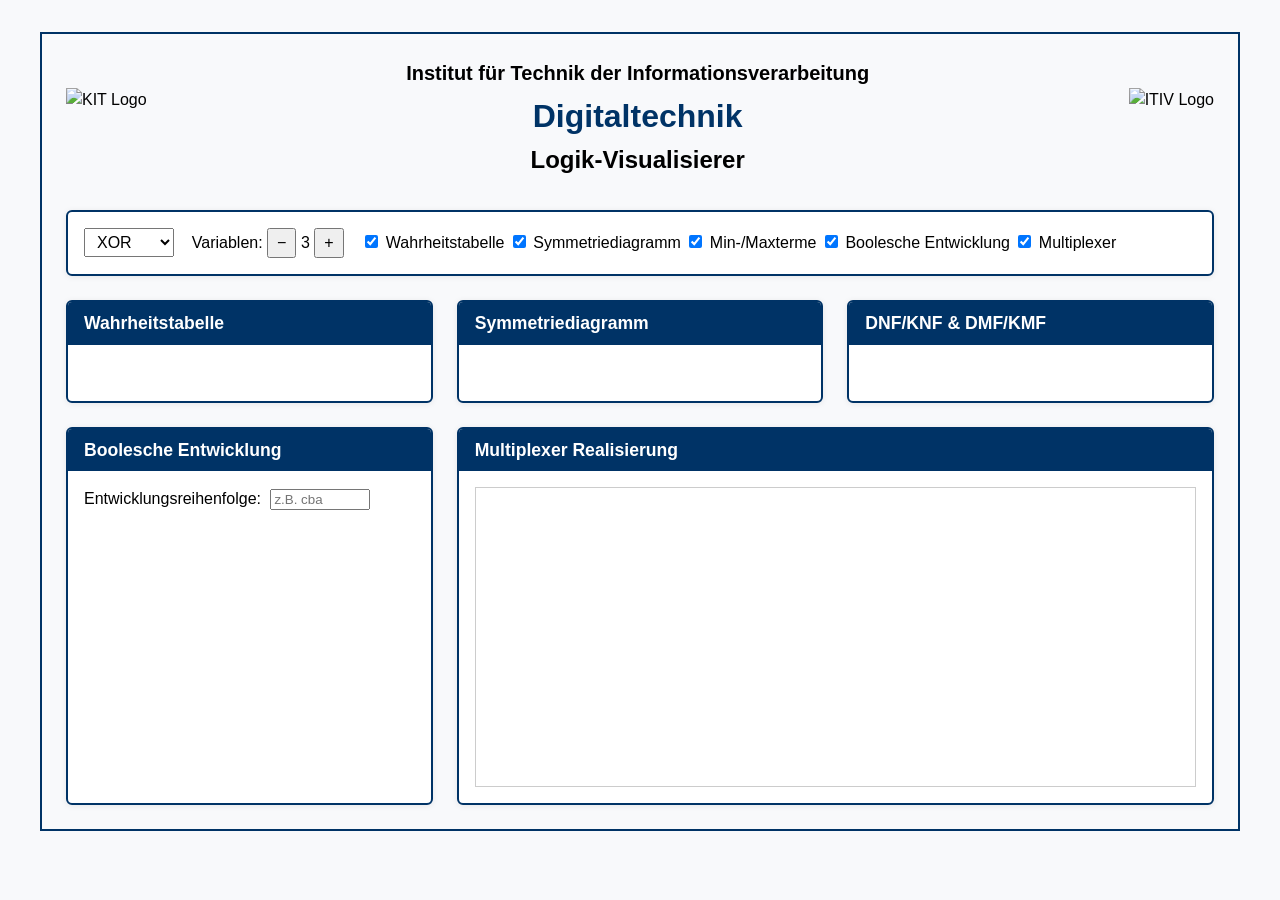
==== commit dbdaf5b4: "change project structure. add readme.md" ====
--- a/index.html
+++ b/index.html
@@ -5,118 +5,8 @@
   <title>Logik-Visualizer</title>
 
   <meta name="viewport" content="width=device-width,initial-scale=1">
-  <link rel="stylesheet" href="symmetry-diagram/index.css">
-  <style>
-    /* Inhalt von kit-layout.css */
-    :root{
-      --kit-blue:#003366;
-      --kit-green:#008C3D;
-      --card-bg:#ffffff;
-      --page-bg:#f8f9fb;
-      --text:#000;
-      --shadow:0 1px 6px rgba(0,0,0,.08);
-    }
-
-    /* globale Resets */
-    *,*::before,*::after{box-sizing:border-box;}
-    body{margin:0;font-family:"Source Sans Pro",Arial,Helvetica,sans-serif;
-        background:var(--page-bg);color:var(--text);line-height:1.5;}
-
-    /* Page-Rahmen (Anlehnung an PDF) */
-    .page{max-width:1200px;margin:2rem auto;padding:1.5rem;border:2px solid var(--kit-blue);}
-
-    /* Header */
-    .page-header{display:flex;align-items:center;gap:1rem;flex-wrap:wrap;
-                justify-content:space-between;margin-bottom:2rem;}
-    .logo{height:60px;width:auto;}
-    .title-group{text-align:center;flex:1;} /* Allow title group to take available space */
-    .title-group h1{font-size:1.25rem;font-weight:600;margin:0;}
-    .title-group h2{font-size:2rem;color:var(--kit-blue);margin:.25rem 0 0;}
-    .title-group h3{font-size:1.5rem;margin:.15rem 0 0;}
-
-    /* Card-Grid */
-    .card-grid{display:grid;grid-template-columns:repeat(auto-fit,minmax(320px,1fr));
-            gap:1.5rem;}
-
-    /* Card */
-    .card{background:var(--card-bg);border:2px solid var(--kit-blue);
-        border-radius:6px;box-shadow:var(--shadow);display:flex;flex-direction:column;}
-    .card-title{background:var(--kit-blue);color:#fff;padding:.5rem 1rem;margin:0;
-                font-size:1.1rem;font-weight:600;border-radius:4px 4px 0 0;} /* Ensure top corners are rounded with border */
-    .card-body{padding:1rem;flex:1;overflow:auto;} /* overflow:auto to handle content larger than card */
-
-    /* Media Queries für Mobile */
-    @media(max-width:768px){ /* Adjusted breakpoint for better responsiveness of header */
-    .page-header{justify-content:center; text-align:center;} /* Center items on smaller screens */
-    .title-group{min-width:100%; order: -1; margin-bottom:1rem;} /* Title full width and first on mobile */
-    }
-
-    @media(max-width:480px){
-    .logo{height:40px;}
-    .title-group h2{font-size:1.5rem;}
-    .page{margin:1rem auto; padding:1rem;}
-    .card-grid{grid-template-columns:repeat(auto-fit,minmax(280px,1fr)); gap:1rem;} /* Smaller minmax for very small devices */
-    }
-
-    /* --- Ende Inhalt von kit-layout.css --- */
-
-    /* Alte Stile, die potenziell noch benötigt werden oder später aufgeräumt werden */
-    /* body {font-family:system-ui,sans-serif;} */ /* Überschrieben und entfernt */
-    button,select{padding:4px 8px;font-size:1rem;cursor:pointer}
-    table{border-collapse:collapse;margin:12px 0}
-    th,td{border:1px solid #888;padding:4px 6px;text-align:center}
-    th{background:#eee}
-    .truth th,.truth td,.outCell{width:42px}
-    .outCell,.kmap td{height:42px;cursor:pointer}
-    .on {background:#4caf50;color:#000;font-weight:bold} /* Textfarbe auf schwarz für besseren Kontrast */
-    .off{background:#fafafa}
-    .dc {background:#ff9800;color:#000;font-weight:bold} /* Textfarbe auf schwarz für besseren Kontrast */
-
-    /* Highlight Style for table cells */
-    .hl-cell {
-        outline:2px solid #e91e63 !important;
-        background:#ffebee !important;
-        color:#000 !important;
-    }
-
-    .symmetry-hl-cell {
-        border: 2px solid #e91e63 !important;
-        background:#ffebee !important;
-        color:#000 !important;
-        outline: none !important; /* Remove outline to avoid double borders */
-    }
-
-    /* Highlight Style for Boolean Expansion and active DNF/KMF/DMF terms (Color) */
-    /* Kontrast #F57C00 auf #FFF3E0 ist 3.05:1 - grenzwertig für normalen Text. Belassen gemäß Anforderung "Color". */
-    .hl-color {
-        color: #F57C00 !important; /* Orange */
-        background-color: #FFF3E0 !important; /* Light orange background */
-        border-radius: 3px !important;
-        padding: 0 1px; /* Slight padding for background visibility */
-    }
-
-    .kmap th.varhead{width:40px;height:36px}
-    .term{padding:2px 6px;margin:2px;border-radius:4px;cursor:pointer;display:inline-block}
-    .dnfTerm{background:#d0eaff}.cnfTerm{background:#ffe0e0}
-    .dmfTerm{background:#b2ffb2}.kmfTerm{background:#ffd59e}
-    .ov{text-decoration:overline}
-    pre{white-space:pre-wrap;word-break:break-word; margin-top: 5px;}
-    pre span { cursor: default; }
-
-    /* Spezifische Stile für Mux-Diagramm, falls noch benötigt */
-    #muxDiagramSvg { display: block; margin: 0 auto; /* Zentrierung, falls nötig */ width: 100%; height: 100%; }
-
-    #muxCard {
-      grid-column: span 2;
-    }
-
-    #muxWrap {
-      flex-grow: 1; /* Allow muxWrap to grow */
-      display: flex; /* Use flex to make SVG fill height */
-      min-height: 300px; /* Minimum height for the container */
-    }
-
-  </style>
+  <link rel="stylesheet" href="assets/css/symmetry.css">
+  <link rel="stylesheet" href="assets/css/index.css">
 
 </head>
 <body>
@@ -198,1279 +88,8 @@
     </main>
   </div>
 
-  <script defer type="module">
-    import { renderSymmetryDiagram } from './symmetry-diagram/ui.js';
-
-    const $ = id => document.getElementById(id);
-    const bin = (n,b)=>n.toString(2).padStart(b,'0');
-    const L = ['A','B','C','D']; // Variable names
-    const lbl = (i,neg)=>neg?`<span class="ov">${L[i]}</span>`:L[i];
-
-    const expansionSpanData = {};
-    let expansionSpanIdCounter = 0;
-    let expansionGroupIdCounter = 0;
-
-    const DEFAULT_MUX_CONFIG = {
-        width: 60,
-        outputHeight: 20,
-        inputHeight: 40,
-        varFontSize: 14,
-        labelFontSize: 10,
-        strokeColor: '#333',
-        fillColor: '#f0f0f0',
-        labelOffset: 5
-    };
-
-    let currentMuxDrawnElements = {};
-    let currentExpansionOrderForMuxHighlight = [];
-    let currentMuxElementsStore = null;
-    let currentActiveMuxConfig = {...DEFAULT_MUX_CONFIG};
-
-    const DEFAULT_LAYOUT_CONFIG = {
-        paddingX: 50,
-        paddingY: 50,
-        spacingX: 80,
-        spacingY: 30
-    };
-
-    // Store the SVG element reference
-    let muxSvgElement;
-
-    // Debounce function
-    function debounce(func, wait) {
-        let timeout;
-        return function executedFunction(...args) {
-            const later = () => {
-                clearTimeout(timeout);
-                func(...args);
-            };
-            clearTimeout(timeout);
-            timeout = setTimeout(later, wait);
-        };
-    }
-
-    function highlightMuxElements(activeMintermPaths, isOn, elementsStore, drawnElements, expansionOrder, baseSvgConfig) {
-    if (!drawnElements || Object.keys(drawnElements).length === 0) {
-        return;
-    }
-
-    const highlightColor = '#F57C00'; 
-    const defaultMuxStrokeColor = baseSvgConfig.strokeColor;
-    const defaultMuxStrokeWidth = '1.5';
-    const highlightedMuxStrokeWidth = '2.5';
-    const defaultLineStrokeColor = baseSvgConfig.strokeColor;
-    const defaultLineStrokeWidth = '1';
-    const highlightedLineStrokeWidth = '2';
-    const defaultConstantColor = baseSvgConfig.strokeColor; 
-    const L_VARS = ['A', 'B', 'C', 'D']; 
-
-    elementsStore.muxes.forEach(mux => {
-        const muxSvgGroup = drawnElements[mux.id];
-        if (muxSvgGroup && muxSvgGroup.querySelector('polygon')) {
-            muxSvgGroup.querySelector('polygon').setAttribute('stroke', defaultMuxStrokeColor);
-            muxSvgGroup.querySelector('polygon').setAttribute('stroke-width', defaultMuxStrokeWidth);
-        }
-    });
-    elementsStore.constants.forEach(constant => {
-        const constSvgText = drawnElements[constant.id];
-        if (constSvgText) {
-            constSvgText.setAttribute('fill', defaultConstantColor);
-            constSvgText.setAttribute('font-weight', 'normal');
-        }
-    });
-    elementsStore.connections.forEach(connection => {
-        const lineId = `line_${connection.fromId}_${connection.fromPin}_${connection.toId}`;
-        const lineSvg = drawnElements[lineId];
-        if (lineSvg) {
-            lineSvg.setAttribute('stroke', defaultLineStrokeColor);
-            lineSvg.setAttribute('stroke-width', defaultLineStrokeWidth);
-        }
-    });
-
-    if (!isOn || !activeMintermPaths || activeMintermPaths.length === 0) {
-        return;
-    }
-
-    activeMintermPaths.forEach(mintermPathStr => {
-        if (mintermPathStr.length !== nVars) { 
-            console.warn(`Minterm path ${mintermPathStr} length does not match nVars ${nVars}. Skipping.`);
-            return; 
-        }
-
-        let currentLogicalElementId = null;
-        const rootMuxVar = expansionOrder[0];
-        const rootMux = elementsStore.muxes.find(m => m.depth === 0 && m.varName === rootMuxVar);
-
-        if (!rootMux) {
-            console.warn(`Root MUX for var ${rootMuxVar} not found. Skipping path ${mintermPathStr}.`);
-            return; 
-        }
-        currentLogicalElementId = rootMux.id;
-
-        for (let depth = 0; depth < expansionOrder.length; depth++) {
-            if (!currentLogicalElementId) break;
-
-            const currentLogicalMux = elementsStore.muxes.find(m => m.id === currentLogicalElementId);
-            if (!currentLogicalMux) { 
-                const constItem = elementsStore.constants.find(c => c.id === currentLogicalElementId);
-                 if (constItem) { 
-                    if(depth === expansionOrder.length) { 
-                        const constSvg = drawnElements[constItem.id];
-                        if (constSvg) {
-                            constSvg.setAttribute('fill', highlightColor);
-                            constSvg.setAttribute('font-weight', 'bold');
-                        }
-                    }
-                 }
-                 break; 
-            }
-            
-            const muxSvgGroup = drawnElements[currentLogicalMux.id];
-            if (muxSvgGroup && muxSvgGroup.querySelector('polygon')) {
-                muxSvgGroup.querySelector('polygon').setAttribute('stroke', highlightColor);
-                muxSvgGroup.querySelector('polygon').setAttribute('stroke-width', highlightedMuxStrokeWidth);
-            }
-
-            if (depth === expansionOrder.length - 1) { // Last MUX in this path, leads to a constant
-                const varNameForThisDepth = expansionOrder[depth]; 
-                const originalVarLIndex = L_VARS.indexOf(varNameForThisDepth);
-                 if (originalVarLIndex === -1) {
-                    console.warn(`Variable ${varNameForThisDepth} not found in L_VARS during final step. Path tracing aborted.`);
-                    break; 
-                }
-                const pinToFollowToConstant = mintermPathStr[originalVarLIndex];
-                
-                const finalConn = elementsStore.connections.find(c => c.fromId === currentLogicalMux.id && c.fromPin === pinToFollowToConstant);
-                if (finalConn) {
-                    const finalLineId = `line_${finalConn.fromId}_${finalConn.fromPin}_${finalConn.toId}`;
-                    const finalLineSvg = drawnElements[finalLineId];
-                    if (finalLineSvg) {
-                        finalLineSvg.setAttribute('stroke', highlightColor);
-                        finalLineSvg.setAttribute('stroke-width', highlightedLineStrokeWidth);
-                    }
-                    
-                    const constSvg = drawnElements[finalConn.toId]; 
-                    if (constSvg && elementsStore.constants.find(c => c.id === finalConn.toId)) {
-                        constSvg.setAttribute('fill', highlightColor);
-                        constSvg.setAttribute('font-weight', 'bold');
-                    }
-                }
-                break; 
-            }
-
-            // Not the last MUX, follow to next MUX
-            const varNameForThisDepth = expansionOrder[depth]; 
-            const originalVarLIndex = L_VARS.indexOf(varNameForThisDepth);
-            if (originalVarLIndex === -1) {
-                 console.warn(`Variable ${varNameForThisDepth} not found in L_VARS. Path tracing aborted.`);
-                 break; 
-            }
-            const pinToFollow = mintermPathStr[originalVarLIndex];
-
-            const conn = elementsStore.connections.find(c => c.fromId === currentLogicalMux.id && c.fromPin === pinToFollow);
-            if (!conn) {
-                 console.warn(`Connection from MUX ${currentLogicalMux.id} via pin ${pinToFollow} not found. Path tracing aborted.`);
-                 break;
-            }
-            
-            const lineId = `line_${conn.fromId}_${conn.fromPin}_${conn.toId}`;
-            const lineSvg = drawnElements[lineId];
-            if (lineSvg) {
-                lineSvg.setAttribute('stroke', highlightColor);
-                lineSvg.setAttribute('stroke-width', highlightedLineStrokeWidth);
-            }
-            
-            currentLogicalElementId = conn.toId; 
-        }
-    });
-}
-
-    function createSvgMuxElement(cx, cy, varName, config = DEFAULT_MUX_CONFIG) {
-        const group = document.createElementNS('http://www.w3.org/2000/svg', 'g');
-        group.dataset.varName = varName;
-
-        const x = cx - config.width / 2;
-        const y = cy;
-
-        const p1 = `${x},${y - config.outputHeight / 2}`;
-        const p2 = `${x + config.width},${y - config.inputHeight / 2}`;
-        const p3 = `${x + config.width},${y + config.inputHeight / 2}`;
-        const p4 = `${x},${y + config.outputHeight / 2}`;
-
-        const polygon = document.createElementNS('http://www.w3.org/2000/svg', 'polygon');
-        polygon.setAttribute('points', `${p1} ${p2} ${p3} ${p4}`);
-        polygon.setAttribute('fill', config.fillColor);
-        polygon.setAttribute('stroke', config.strokeColor);
-        polygon.setAttribute('stroke-width', '1.5');
-        group.appendChild(polygon);
-
-        const text = document.createElementNS('http://www.w3.org/2000/svg', 'text');
-        text.setAttribute('x', cx);
-        text.setAttribute('y', cy);
-        text.setAttribute('font-family', 'system-ui, sans-serif');
-        text.setAttribute('font-size', config.varFontSize);
-        text.setAttribute('text-anchor', 'middle');
-        text.setAttribute('dominant-baseline', 'middle');
-        text.textContent = varName;
-        group.appendChild(text);
-
-        const label1 = document.createElementNS('http://www.w3.org/2000/svg', 'text');
-        label1.setAttribute('x', x + config.width + config.labelOffset);
-        label1.setAttribute('y', y - config.inputHeight / 4);
-        label1.setAttribute('font-family', 'system-ui, sans-serif');
-        label1.setAttribute('font-size', config.labelFontSize);
-        label1.setAttribute('text-anchor', 'start');
-        label1.setAttribute('dominant-baseline', 'middle');
-        label1.textContent = '1';
-        group.appendChild(label1);
-
-        const label0 = document.createElementNS('http://www.w3.org/2000/svg', 'text');
-        label0.setAttribute('x', x + config.width + config.labelOffset);
-        label0.setAttribute('y', y + config.inputHeight / 4);
-        label0.setAttribute('font-family', 'system-ui, sans-serif');
-        label0.setAttribute('font-size', config.labelFontSize);
-        label0.setAttribute('text-anchor', 'start');
-        label0.setAttribute('dominant-baseline', 'middle');
-        label0.textContent = '0';
-        group.appendChild(label0);
-        
-        group.dataset.connOutX = -config.width / 2;
-        group.dataset.connOutY = 0;
-        group.dataset.connIn1X = config.width / 2;
-        group.dataset.connIn1Y = -config.inputHeight / 4;
-        group.dataset.connIn0X = config.width / 2;
-        group.dataset.connIn0Y = config.inputHeight / 4;
-
-        return group;
-    }
-
-    function getNextMuxId(_idCounter) { 
-        return `el_mux_${_idCounter.next++}`; 
-    }
-
-    function generateMuxStructureRecursive(node, depth, _elementsStore, _idCounter, _yOrderCounters) {
-        const currentId = getNextMuxId(_idCounter);
-
-        if (typeof _yOrderCounters[depth] === 'undefined') {
-            _yOrderCounters[depth] = 0;
-        }
-        const yOrder = _yOrderCounters[depth];
-        _yOrderCounters[depth]++;
-
-        if (node.type === 'constant') {
-            _elementsStore.constants.push({ 
-                id: currentId, 
-                value: node.value, 
-                depth: depth, 
-                yOrderAtDepth: yOrder,
-                minterms: node.minterms,
-                path: node.path
-            });
-            return { id: currentId, type: 'constant' };
-        }
-
-        _elementsStore.muxes.push({ 
-            id: currentId, 
-            varName: node.variable, 
-            depth: depth, 
-            varIndexOriginal: node.varIndex, 
-            yOrderAtDepth: yOrder,
-            minterms: node.minterms
-        });
-
-        const positiveChildInfo = generateMuxStructureRecursive(node.positiveBranch, depth + 1, _elementsStore, _idCounter, _yOrderCounters);
-        _elementsStore.connections.push({ 
-            fromId: currentId, 
-            fromPin: '1',
-            toId: positiveChildInfo.id, 
-            toType: positiveChildInfo.type 
-        });
-
-        const negativeChildInfo = generateMuxStructureRecursive(node.negativeBranch, depth + 1, _elementsStore, _idCounter, _yOrderCounters);
-        _elementsStore.connections.push({ 
-            fromId: currentId, 
-            fromPin: '0',
-            toId: negativeChildInfo.id, 
-            toType: negativeChildInfo.type 
-        });
-
-        return { id: currentId, type: 'mux' };
-    }
-
-    function generateMuxDiagramStructure(rootNode) {
-        const elementsStore = { muxes: [], constants: [], connections: [] };
-        const idCounter = { next: 0 };
-        const yOrderCounters = [];
-        
-        generateMuxStructureRecursive(rootNode, 0, elementsStore, idCounter, yOrderCounters);
-        return elementsStore;
-    }
-
-    function calculateMuxLayout(elementsStore, layoutConfig = DEFAULT_LAYOUT_CONFIG, muxDisplayConfig = DEFAULT_MUX_CONFIG) {
-        const elementCoords = {};
-        const elementsByDepth = {};
-
-        const muxCardBody = document.querySelector('#muxCard .card-body');
-        // Use card body's offsetHeight if available and greater than a minimum, otherwise fallback.
-        // This makes the layout responsive to the actual rendered height of the card body.
-        const svgActualHeight = muxCardBody && muxCardBody.offsetHeight > 100 ? muxCardBody.offsetHeight - 2 * 16 : 400; // 16 for padding
-        const elementRenderHeight = muxDisplayConfig.inputHeight;
-
-        const allElements = [
-            ...(elementsStore.muxes || []),
-            ...(elementsStore.constants || [])
-        ];
-
-        allElements.forEach(element => {
-            if (!elementsByDepth[element.depth]) {
-                elementsByDepth[element.depth] = [];
-            }
-            elementsByDepth[element.depth].push(element);
-        });
-
-        Object.keys(elementsByDepth).forEach(depthKey => {
-            const depth = parseInt(depthKey, 10);
-            const elementsInColumn = elementsByDepth[depth];
-            elementsInColumn.sort((a, b) => a.yOrderAtDepth - b.yOrderAtDepth);
-
-            const numElements = elementsInColumn.length;
-            if (numElements === 0) return;
-
-            const totalContentHeight = (numElements * elementRenderHeight) + (Math.max(0, numElements - 1) * layoutConfig.spacingY);
-            const columnBlockStartY = Math.max(layoutConfig.paddingY, (svgActualHeight - totalContentHeight) / 2); // Ensure paddingY is respected
-            
-            elementsInColumn.forEach((element, index) => {
-                const x = layoutConfig.paddingX + element.depth * (muxDisplayConfig.width + layoutConfig.spacingX);
-                const y = columnBlockStartY + (index * (elementRenderHeight + layoutConfig.spacingY)) + (elementRenderHeight / 2);
-                elementCoords[element.id] = { x, y, type: element.varName ? 'mux' : 'constant', element: element };
-            });
-        });
-        return elementCoords;
-    }
-
-    function renderMuxDiagram(elementsStore, elementCoords, muxConfig = DEFAULT_MUX_CONFIG) {
-        // muxSvgElement is already defined globally and initialized in renderDev
-        if (!muxSvgElement) {
-            console.error(`SVG element for MUX diagram not found.`);
-            return {};
-        }
-        muxSvgElement.innerHTML = '';
-
-        const drawnElements = {};
-
-        // Ensure muxSvgElement has a minimum height if its parent card-body is very small
-        // This is more of a safeguard for viewBox calculation.
-        const muxCardBody = document.querySelector('#muxCard .card-body');
-        if (muxCardBody && muxCardBody.offsetHeight < 150) {
-             muxSvgElement.style.minHeight = '150px';
-        } else if (muxSvgElement.style.minHeight) {
-            muxSvgElement.style.minHeight = ''; // Reset if card body is larger
-        }
-
-        elementsStore.muxes.forEach(muxData => {
-            const coords = elementCoords[muxData.id];
-            if (!coords) return;
-            const muxGroup = createSvgMuxElement(coords.x, coords.y, muxData.varName, muxConfig);
-            muxGroup.id = muxData.id;
-            muxSvgElement.appendChild(muxGroup);
-            drawnElements[muxData.id] = muxGroup;
-        });
-
-        elementsStore.constants.forEach(constantData => {
-            const coords = elementCoords[constantData.id];
-            if (!coords) return;
-            const text = document.createElementNS('http://www.w3.org/2000/svg', 'text');
-            text.setAttribute('id', constantData.id);
-            text.setAttribute('x', coords.x);
-            text.setAttribute('y', coords.y);
-            text.setAttribute('font-family', 'system-ui, sans-serif');
-            text.setAttribute('font-size', muxConfig.varFontSize);
-            text.setAttribute('text-anchor', 'middle');
-            text.setAttribute('dominant-baseline', 'middle');
-            text.textContent = constantData.value;
-            muxSvgElement.appendChild(text);
-            drawnElements[constantData.id] = text;
-        });
-
-        elementsStore.connections.forEach(connData => {
-            const fromCoords = elementCoords[connData.fromId];
-            const toCoords = elementCoords[connData.toId];
-            const fromElementGroup = drawnElements[connData.fromId];
-
-            if (!fromCoords || !toCoords || !fromElementGroup) return;
-
-            let startX, startY, endX, endY;
-            startX = fromCoords.x + parseFloat(fromElementGroup.dataset[connData.fromPin === '1' ? 'connIn1X' : 'connIn0X']);
-            startY = fromCoords.y + parseFloat(fromElementGroup.dataset[connData.fromPin === '1' ? 'connIn1Y' : 'connIn0Y']);
-            
-            if (connData.toType === 'mux') {
-                const toElementGroup = drawnElements[connData.toId];
-                if (!toElementGroup) return;
-                endX = toCoords.x + parseFloat(toElementGroup.dataset.connOutX);
-                endY = toCoords.y + parseFloat(toElementGroup.dataset.connOutY);
-            } else { 
-                endX = toCoords.x - 5; 
-                endY = toCoords.y;
-            }
-
-            const line = document.createElementNS('http://www.w3.org/2000/svg', 'line');
-            line.setAttribute('x1', startX);
-            line.setAttribute('y1', startY);
-            line.setAttribute('x2', endX);
-            line.setAttribute('y2', endY);
-            line.setAttribute('stroke', muxConfig.strokeColor);
-            line.setAttribute('stroke-width', '1');
-            
-            const lineId = `line_${connData.fromId}_${connData.fromPin}_${connData.toId}`;
-            line.setAttribute('id', lineId);
-            drawnElements[lineId] = line;
-            muxSvgElement.appendChild(line);
-        });
-
-        try {
-            const bbox = muxSvgElement.getBBox();
-            if (bbox.width > 0 && bbox.height > 0) {
-                const padding = 20; // ViewBox padding
-                // Set viewBox to encompass the bounding box with padding
-                muxSvgElement.setAttribute('viewBox', `${bbox.x - padding} ${bbox.y - padding} ${bbox.width + 2 * padding} ${bbox.height + 2 * padding}`);
-                // Remove explicit width attribute to let SVG scale, height is set in HTML/CSS.
-                muxSvgElement.removeAttribute('width');
-            } else {
-                 // Fallback if bbox is not valid, ensure SVG is at least somewhat visible
-                 // This might happen if there are no elements, or SVG not in DOM correctly during calc
-                 const cardBody = muxSvgElement.closest('.card-body');
-                 const fallbackWidth = cardBody ? cardBody.offsetWidth : 300;
-                 // Keep height from HTML attribute if bbox fails
-                 muxSvgElement.setAttribute('viewBox', `0 0 ${fallbackWidth} 400`);
-                 if (fallbackWidth !== 300) muxSvgElement.removeAttribute('width');
-
-            }
-        } catch (e) {
-            console.warn("Could not calculate SVG BBox for viewBox adjustment. Using fallback.", e);
-            const cardBody = muxSvgElement.closest('.card-body');
-            const fallbackWidth = cardBody ? cardBody.offsetWidth : 300;
-            muxSvgElement.setAttribute('viewBox', `0 0 ${fallbackWidth} 400`);
-            if (fallbackWidth !== 300) muxSvgElement.removeAttribute('width');
-        }
-        return drawnElements;
-    }
-
-
-    function graySeq(bits){
-    if(bits===0) return [''];
-    let arr=['0','1'];
-    while(arr[0].length<bits){
-        const rev=[...arr].reverse();
-        arr=arr.map(c=>'0'+c).concat(rev.map(c=>'1'+c));
-    }
-    return arr;
-    }
-
-    let nVars = 3;
-    let truth = [];
-    let preset= 'xor';
-
-    function buildTruth(oldTruthArray = null, previousNVars = -1){
-      const newNVars = nVars; 
-
-      if (preset === 'custom' && oldTruthArray && previousNVars !== -1) {
-        if (newNVars > previousNVars) { 
-          const newTruth = [];
-          const oldTruthMap = new Map();
-          oldTruthArray.forEach(entry => {
-            oldTruthMap.set(entry.bits, entry.out);
-          });
-
-          for (let i = 0; i < (1 << newNVars); i++) {
-            const currentGlobalBitsRev = bin(i, newNVars).split('').reverse().join('');
-            const correspondingOldBitsRev = currentGlobalBitsRev.substring(0, previousNVars);
-            
-            let outputValue;
-            let allNewVarsAreZero = true;
-            for (let k = previousNVars; k < newNVars; k++) {
-              if (((i >> k) & 1) === 1) {
-                allNewVarsAreZero = false;
-                break;
-              }
-            }
-
-            if (allNewVarsAreZero) {
-              outputValue = oldTruthMap.has(correspondingOldBitsRev) ? oldTruthMap.get(correspondingOldBitsRev) : null;
-            } else {
-              outputValue = null;
-            }
-            newTruth.push({ bits: currentGlobalBitsRev, out: outputValue });
-          }
-          truth = newTruth;
-        } else if (newNVars < previousNVars) { 
-          const newTruth = [];
-          const oldTruthMap = new Map();
-          oldTruthArray.forEach(entry => {
-            oldTruthMap.set(entry.bits, entry.out);
-          });
-
-          for (let i = 0; i < (1 << newNVars); i++) {
-            const currentNewBitsRev = bin(i, newNVars).split('').reverse().join('');
-            let correspondingOldBitsRev = currentNewBitsRev;
-            for (let k = 0; k < (previousNVars - newNVars); k++) {
-              correspondingOldBitsRev += '0';
-            }
-            
-            const outputValue = oldTruthMap.has(correspondingOldBitsRev) ? oldTruthMap.get(correspondingOldBitsRev) : null;
-            newTruth.push({ bits: currentNewBitsRev, out: outputValue });
-          }
-          truth = newTruth;
-        } else { 
-          if (oldTruthArray.length === (1 << newNVars)) {
-            truth = JSON.parse(JSON.stringify(oldTruthArray));
-          } else {
-            truth = [];
-            for (let j = 0; j < (1 << newNVars); j++) {
-              const rev = bin(j, newNVars).split('').reverse().join('');
-              truth.push({ bits: rev, out: 0 });
-            }
-          }
-        }
-      } else {
-        truth = [];
-        for (let i = 0; i < (1 << newNVars); i++) {
-          const rev = bin(i, newNVars).split('').reverse().join('');
-          truth.push({ bits: rev, out: 0 });
-        }
-      }
-    }
-    function applyPreset(){
-    if(preset==='custom') return;
-    truth.forEach(r=>{
-        const ones=[...r.bits].filter(b=>b==='1').length;
-        switch(preset){
-        case'and':  r.out=ones===nVars?1:0; break;
-        case'or':   r.out=ones?1:0; break;
-        case'xor':  r.out=ones&1; break;
-        case'nand': r.out=ones===nVars?0:1; break;
-        case'nor':  r.out=ones?0:1; break;
-        case'xnor': r.out=(ones&1)?0:1;
-        }
-    });
-    }
-
-    function renderAll(){
-    $('varCountLbl').textContent=nVars;
-    renderTruth();
-    renderKMap();
-    const sortedTruth = truth.slice().sort((a, b) => a.bits.localeCompare(b.bits));
-    renderSymmetryDiagram(nVars, sortedTruth.map(t => t.out))
-    
-    
-
-    renderExpr();
-    renderDev(); 
-    setupAllHoverInteractions(); 
-    }
-
-    function renderTruth(){
-    let h='<table class="truth"><tr>';
-    for(let i=0;i<nVars;i++) h+=`<th>${L[i]}</th>`;
-    h+='<th>f</th></tr>';
-    truth.forEach(r=>{
-        const cls=r.out===1?'on':r.out===null?'dc':'off';
-        const dsp=r.out===null?'/':r.out;
-        h+=`<tr><td>${[...r.bits].join('</td><td>')}</td>
-            <td class="outCell ${cls}" data-bits="${r.bits}">${dsp}</td></tr>`;
-    });
-    h+='</table>';
-    const truthWrap = document.querySelector("#truthTableCard .card-body #truthWrap");
-    if (truthWrap) truthWrap.innerHTML = h;
-    
-    document.querySelectorAll('#truthTableCard .outCell').forEach(td=>{
-        td.onclick=e=>{
-        const currentTarget = e.currentTarget;
-        if (!currentTarget) return;
-        const bits = currentTarget.dataset.bits;
-        if (!bits) return;
-        const o=truth.find(t=>t.bits===bits);
-        if (!o) return;
-        o.out=o.out===0?1:o.out===1?null:0;
-        preset='custom';
-        const presetOpEl = $('presetOp');
-        if (presetOpEl instanceof HTMLSelectElement) presetOpEl.value='custom';
-        renderAll();
-        };
-    });
-    }
-
-    function renderKMap(){
-    
-    // Wait for the symmetry diagram to be rendered before attaching event listeners
-    setTimeout(() => {
-        document.querySelectorAll('#symmetry-diagram div[data-bits]').forEach(td=>{
-        td.onclick=e=>{
-            const currentTarget = e.currentTarget;
-            
-            if (!currentTarget) return;
-            
-            const bits = currentTarget.dataset.bits;
-            
-            if (!bits) return;
-            
-
-            const currentValueIndex=truth.findIndex(t=>t.bits===bits);
-            
-            if (currentValueIndex === -1) return; // No matching bits found
-
-            const currentValue = truth[currentValueIndex];
-            
-            const nextValue = currentValue.out === 0 ? 1 : currentValue.out === 1 ? null : 0;
-
-            truth[currentValueIndex] = {
-                out: nextValue,
-                bits: currentValue.bits
-            }
-            
-            preset='custom';
-            const presetOpEl = $('presetOp');
-            if (presetOpEl instanceof HTMLSelectElement) presetOpEl.value='custom';
-            renderAll();
-        };
-    });
-    }, 0);
-        
-
-    
-    }
-
-    function lit(bits,type){ 
-    return [...bits].map((b,i)=>{ 
-        if(b==='-') return ''; 
-        const neg = (type==='dnf'||type==='dmf') ? b==='0' : b==='1'; 
-        return lbl(i,neg); 
-    }).filter(Boolean).join((type==='dnf'||type==='dmf')?'∧':'∨'); 
-    }
-
-    function minimize(v_count,mins,dcs=[]){
-    const ones=x=>x.toString(2).replace(/0/g,'').length;
-    let g={},pr=new Set(); 
-    [...mins,...dcs].forEach(m=>{ 
-        const s=bin(m,v_count); (g[ones(m)]??=[]).push(s);
-    });
-    while(true){
-        const nx={},used=new Set(); let comb=false; 
-        const ks=Object.keys(g).map(Number).sort((a,b)=>a-b);
-        for(let i=0;i<ks.length-1;i++){
-        (g[ks[i]]||[]).forEach(a=>(g[ks[i+1]]||[]).forEach(b=>{
-            const diff=[...a].filter((_,k)=>a[k]!==b[k]).length;
-            if(diff===1){ 
-            comb=true;
-            const m=a.split('').map((ch,k)=>ch===b[k]?ch:'-').join(''); 
-            (nx[ones(m.replace(/-/g,''))]??=[]).push(m); 
-            used.add(a); used.add(b);
-            }
-        }));
-        }
-        Object.values(g).flat().forEach(s=>{if(!used.has(s))pr.add(s);}); 
-        if(!comb)break; 
-        g={};Object.entries(nx).forEach(([k,a])=>g[k]=[...new Set(a)]); 
-    }
-    const covers=(p,val)=>{ 
-        const bs=bin(val,v_count);
-        for(let i=0;i<v_count;i++) if(p[i]!=='-'&&p[i]!==bs[i]) return false;
-        return true;
-    };
-    const chart=mins.map(m=>[...pr].filter(p=>covers(p,m))); 
-    const ess=[],cov=new Set(); 
-    chart.forEach((pis,idx)=>{ 
-        if(pis.length===1){
-        const p=pis[0];
-        if(!ess.includes(p)){
-            ess.push(p);
-            mins.forEach(mVal=>covers(p,mVal)&&cov.add(mVal));
-        }
-        }
-    });
-    let rest=mins.filter(m=>!cov.has(m)),chosen=[...ess]; 
-    while(rest.length){ 
-        let best=null,max=0;
-        pr.forEach(p=>{
-        if (chosen.includes(p)) return; 
-        const c=rest.filter(m=>covers(p,m)).length;
-        if(c>max){max=c;best=p;}
-        });
-        if(!best)break; 
-        chosen.push(best);
-        rest=rest.filter(m=>!covers(best,m));
-    }
-    return chosen;
-    }
-    const expand=p=>{ 
-    let res=[''];
-    [...p].forEach(ch=>{
-        res = ch==='-' ? res.flatMap(s=>[s+'0',s+'1']) : res.map(s=>s+ch);
-    });
-    return res;
-    };
-
-    function renderExpr(){
-    const ones = truth.filter(r=>r.out===1).map(r=>parseInt(r.bits,2));
-    const zeros= truth.filter(r=>r.out===0).map(r=>parseInt(r.bits,2));
-    const dcs  = truth.filter(r=>r.out===null).map(r=>parseInt(r.bits,2));
-
-    const dnfR=truth.filter(r=>r.out===1); 
-    const cnfR=truth.filter(r=>r.out===0); 
-
-    const dmf=minimize(nVars,ones,dcs); 
-    const kmf=minimize(nVars,zeros,dcs); 
-
-    let h='<strong>DNF:</strong><br>';
-    h+= dnfR.length
-        ? dnfR.map(r=>`<span class="term dnfTerm" data-bits="${r.bits}">${lit(r.bits,'dnf')}</span>`).join(' ∨ ')
-        : '0';
-
-    h+='<hr><strong>KNF:</strong><br>';
-    h+= cnfR.length
-        ? cnfR.map(r=>`<span class="term cnfTerm" data-bits="${r.bits}">(${lit(r.bits,'cnf')})</span>`).join(' ∧ ')
-        : '1';
-
-    h+='<hr><strong>DMF (min):</strong><br>';
-    h+= dmf.length
-        ? dmf.map(p=>`<span class="term dmfTerm" data-cover="${expand(p).join('|')}">${lit(p,'dmf')}</span>`).join(' ∨ ')
-        : '0';
-
-    h+='<hr><strong>KMF (min):</strong><br>';
-    h+= kmf.length
-        ? kmf.map(p=>`<span class="term kmfTerm" data-cover="${expand(p).join('|')}">(${lit(p,'kmf')})</span>`).join(' ∧ ')
-        : '1';
-
-    const exprWrap = document.querySelector("#expressionsCard .card-body #exprWrap");
-    if (exprWrap) exprWrap.innerHTML = h;
-    }
-
-    function simplifiedBooleanExpansionRecursive(bits_template_string, depth, expansionOrderArray) {
-        if (depth >= nVars) {
-            const finalBitsStr = bits_template_string;
-            const row = truth.find(r => r.bits === finalBitsStr);
-            const val = row ? (row.out === null ? '/' : String(row.out)) : '?';
-            return { type: 'constant', value: val, minterms: [finalBitsStr], path: finalBitsStr };
-        }
-
-        const varName = expansionOrderArray[depth];
-        const varIndex = L.indexOf(varName);
-
-        let tempBitsArrayOne = bits_template_string.split('');
-        tempBitsArrayOne[varIndex] = '1';
-        const pathForOne = tempBitsArrayOne.join('');
-        const expNode1 = simplifiedBooleanExpansionRecursive(pathForOne, depth + 1, expansionOrderArray);
-
-        let tempBitsArrayZero = bits_template_string.split('');
-        tempBitsArrayZero[varIndex] = '0';
-        const pathForZero = tempBitsArrayZero.join('');
-        const expNode0 = simplifiedBooleanExpansionRecursive(pathForZero, depth + 1, expansionOrderArray);
-
-        if (expNode1.type === 'constant' && expNode0.type === 'constant' && expNode1.value === expNode0.value) {
-            return { type: 'constant', value: expNode1.value, minterms: [...new Set([...expNode1.minterms, ...expNode0.minterms].sort())], path: null };
-        }
-
-        if (expNode1.type === 'constant' && expNode0.type === 'constant') {
-            if (expNode1.value === '/' && (expNode0.value === '0' || expNode0.value === '1')) {
-                return { type: 'constant', value: expNode0.value, minterms: [...new Set([...expNode1.minterms, ...expNode0.minterms].sort())], path: null };
-            }
-            if (expNode0.value === '/' && (expNode1.value === '0' || expNode1.value === '1')) {
-                return { type: 'constant', value: expNode1.value, minterms: [...new Set([...expNode1.minterms, ...expNode0.minterms].sort())], path: null };
-            }
-        }
-
-        return {
-            type: 'expression',
-            variable: varName,
-            varIndex: varIndex,
-            positiveBranch: expNode1,
-            negativeBranch: expNode0,
-            minterms: [...new Set([...expNode1.minterms, ...expNode0.minterms].sort())]
-        };
-    }
-
-    function genSpanId() { return `expSpan-${expansionSpanIdCounter++}`; }
-    function genGroupId() { return `expGroup-${expansionGroupIdCounter++}`; }
-
-    function generateExpansionHtmlRecursive(node, ancestorGroupChain = []) {
-        let htmlOutput = '';
-        const styleType = "color"; 
-
-        if (node.type === 'constant') {
-            const id = genSpanId();
-            let currentGroupChain = ancestorGroupChain;
-            if (ancestorGroupChain.length === 0) {
-                currentGroupChain = [genGroupId()];
-            }
-            expansionSpanData[id] = { 
-                minterms: node.minterms, 
-                textContent: node.value, 
-                isLeaf: true, 
-                path: node.path, 
-                groupChain: currentGroupChain, 
-                styleType: styleType 
-            };
-            htmlOutput = `<span id="${id}" data-span-id="${id}">${node.value}</span>`;
-        } else if (node.type === 'expression') {
-            const { variable, positiveBranch, negativeBranch } = node;
-
-            const positiveBranchGroupId = genGroupId();
-            const currentPositiveGroupChain = [...ancestorGroupChain, positiveBranchGroupId];
-            
-            const varPosId = genSpanId();
-            expansionSpanData[varPosId] = { minterms: positiveBranch.minterms, textContent: variable, isVar: true, varName: variable, groupChain: currentPositiveGroupChain, styleType: styleType };
-            htmlOutput += `<span id="${varPosId}" data-span-id="${varPosId}">${variable}</span>`;
-
-            const openParenPosId = genSpanId();
-            expansionSpanData[openParenPosId] = { minterms: positiveBranch.minterms, textContent: '(', isParen: true, groupChain: currentPositiveGroupChain, styleType: styleType };
-            htmlOutput += `<span id="${openParenPosId}" data-span-id="${openParenPosId}">(</span>`;
-
-            htmlOutput += generateExpansionHtmlRecursive(positiveBranch, currentPositiveGroupChain); 
-
-            const closeParenPosId = genSpanId();
-            expansionSpanData[closeParenPosId] = { minterms: positiveBranch.minterms, textContent: ')', isParen: true, groupChain: currentPositiveGroupChain, styleType: styleType };
-            htmlOutput += `<span id="${closeParenPosId}" data-span-id="${closeParenPosId}">)</span>`;
-
-            const negativeBranchGroupId = genGroupId();
-            const currentNegativeGroupChain = [...ancestorGroupChain, negativeBranchGroupId];
-
-            const varNegId = genSpanId();
-            expansionSpanData[varNegId] = { minterms: negativeBranch.minterms, textContent: `${variable}'`, isVar: true, varName: variable, isNegated: true, groupChain: currentNegativeGroupChain, styleType: styleType };
-            htmlOutput += `<span id="${varNegId}" data-span-id="${varNegId}" class="ov">${variable}</span>`;
-            
-            const openParenNegId = genSpanId();
-            expansionSpanData[openParenNegId] = { minterms: negativeBranch.minterms, textContent: '(', isParen: true, groupChain: currentNegativeGroupChain, styleType: styleType };
-            htmlOutput += `<span id="${openParenNegId}" data-span-id="${openParenNegId}">(</span>`;
-
-            htmlOutput += generateExpansionHtmlRecursive(negativeBranch, currentNegativeGroupChain); 
-
-            const closeParenNegId = genSpanId();
-            expansionSpanData[closeParenNegId] = { minterms: negativeBranch.minterms, textContent: ')', isParen: true, groupChain: currentNegativeGroupChain, styleType: styleType };
-            htmlOutput += `<span id="${closeParenNegId}" data-span-id="${closeParenNegId}">)</span>`;
-        }
-        return htmlOutput;
-    }
-
-    function renderDev(){
-        expansionSpanIdCounter = 0; 
-        expansionGroupIdCounter = 0;
-        for(const key in expansionSpanData) delete expansionSpanData[key];
-
-        const orderInputEl = $('expansionOrderInput');
-        let customOrderNames = [];
-        const defaultOrderUpper = L.slice(0, nVars);
-        const defaultOrderLowerStr = defaultOrderUpper.join('').toLowerCase();
-
-        if (orderInputEl) {
-            const inputValue = orderInputEl.value.trim();
-            if (inputValue !== '') {
-                const inputPartsUpper = inputValue.toUpperCase().split('');
-                if (inputPartsUpper.length === nVars && 
-                    inputPartsUpper.every(part => defaultOrderUpper.includes(part)) && 
-                    new Set(inputPartsUpper).size === inputPartsUpper.length) {
-                    customOrderNames = inputPartsUpper;
-                } else {
-                    customOrderNames = defaultOrderUpper;
-                    orderInputEl.value = defaultOrderLowerStr;
-                    console.warn("Invalid expansion order input. Using default order:", defaultOrderUpper.join(', '));
-                }
-            } else {
-                customOrderNames = defaultOrderUpper;
-                if (orderInputEl.value !== defaultOrderLowerStr) {
-                    orderInputEl.value = defaultOrderLowerStr;
-                }
-            }
-        } else {
-            customOrderNames = defaultOrderUpper;
-        }
-        
-        const rootExpansionNode = simplifiedBooleanExpansionRecursive(''.padStart(nVars, '0'), 0, customOrderNames);
-        
-        let singleInstanceHtml = `<pre data-style-type="color">`;
-        singleInstanceHtml += generateExpansionHtmlRecursive(rootExpansionNode, []); 
-        singleInstanceHtml += `</pre>`;
-        
-        const devWrap = document.querySelector("#booleanDevCard .card-body #devWrap");
-        if (devWrap) devWrap.innerHTML = singleInstanceHtml;
-        
-        for (const spanId in expansionSpanData) {
-            const spanElement = document.getElementById(spanId); // getElementById is fine as IDs are unique
-            if (spanElement) {
-                const highlightClass = "hl-color"; 
-                spanElement.onmouseenter = () => handleExpansionSpanHover(spanElement, true, highlightClass);
-                spanElement.onmouseleave = () => handleExpansionSpanHover(spanElement, false, highlightClass);
-            }
-        }
-
-        muxSvgElement = document.querySelector("#muxCard .card-body #muxDiagramSvg"); // Initialize global reference
-
-        let activeMuxConfig = JSON.parse(JSON.stringify(DEFAULT_MUX_CONFIG));
-        let activeLayoutConfig = JSON.parse(JSON.stringify(DEFAULT_LAYOUT_CONFIG));
-
-        if (nVars === 4) {
-            activeMuxConfig.inputHeight = 30;
-            activeMuxConfig.outputHeight = 15;
-            activeMuxConfig.width = 55;
-            activeMuxConfig.varFontSize = 12;
-            activeMuxConfig.labelFontSize = 9;
-            activeLayoutConfig.spacingY = 20;
-            activeLayoutConfig.spacingX = 65;
-        }
-        currentActiveMuxConfig = activeMuxConfig;
-
-        if (rootExpansionNode && muxSvgElement) {
-            try {
-                const elementsStore = generateMuxDiagramStructure(rootExpansionNode);
-                currentMuxElementsStore = elementsStore; 
-                
-                const elementCoords = calculateMuxLayout(elementsStore, activeLayoutConfig, activeMuxConfig);
-                currentMuxDrawnElements = renderMuxDiagram(elementsStore, elementCoords, activeMuxConfig);
-                currentExpansionOrderForMuxHighlight = [...customOrderNames]; 
-                
-            } catch (error) {
-                console.error("Error rendering MUX diagram:", error);
-                currentMuxDrawnElements = {}; 
-                currentExpansionOrderForMuxHighlight = [];
-                currentMuxElementsStore = null; 
-                if(muxSvgElement) muxSvgElement.innerHTML = '<text x="10" y="20" fill="red">Error generating MUX diagram.</text>';
-            }
-        } else {
-            currentMuxDrawnElements = {}; 
-            currentExpansionOrderForMuxHighlight = [];
-            currentMuxElementsStore = null; 
-            if(muxSvgElement) muxSvgElement.innerHTML = ''; 
-        }
-    }
-
-    function setupAllHoverInteractions() {
-        document.querySelectorAll('#truthTableCard .outCell').forEach(el => {
-            el.onmouseenter = () => handleCellOrTermHover(el, true);
-            el.onmouseleave = () => handleCellOrTermHover(el, false);
-        });
-        setTimeout(()=> {
-            document.querySelectorAll('#symmetry-diagram div[data-bits]').forEach(el => {
-            console.log("Applying hover handlers to symmetry diagram cells");
-            el.onmouseenter = () => handleCellOrTermHover(el, true);
-            el.onmouseleave = () => handleCellOrTermHover(el, false);
-        });
-        });
-        document.querySelectorAll('#expressionsCard .term').forEach(el => { 
-            el.onmouseenter = () => handleCellOrTermHover(el, true);
-            el.onmouseleave = () => handleCellOrTermHover(el, false);
-        });
-    }
-
-    function handleCellOrTermHover(hoveredElement, isOn) {
-        let mintermsToHighlightInTables = [];
-        let singleMintermForExpansionLookup = null; 
-        let termCoversMintermsForExpansionLookup = []; 
-
-        if (hoveredElement.dataset.bits) { 
-            mintermsToHighlightInTables = [hoveredElement.dataset.bits];
-            singleMintermForExpansionLookup = hoveredElement.dataset.bits;
-
-            document.querySelectorAll('#expressionsCard .dmfTerm[data-cover]').forEach(termEl => {
-                const coveredByTerm = termEl.dataset.cover ? termEl.dataset.cover.split('|') : [];
-                if (coveredByTerm.includes(singleMintermForExpansionLookup)) {
-                    termEl.classList.toggle('hl-color', isOn);
-                }
-            });
-            document.querySelectorAll('#expressionsCard .kmfTerm[data-cover]').forEach(termEl => {
-                const coveredByTerm = termEl.dataset.cover ? termEl.dataset.cover.split('|') : [];
-                if (coveredByTerm.includes(singleMintermForExpansionLookup)) {
-                    termEl.classList.toggle('hl-color', isOn);
-                }
-            });
-
-        } else if (hoveredElement.dataset.cover) { 
-            mintermsToHighlightInTables = hoveredElement.dataset.cover.split('|');
-            termCoversMintermsForExpansionLookup = mintermsToHighlightInTables;
-            hoveredElement.classList.toggle('hl-color', isOn);
-        }
-
-        if (mintermsToHighlightInTables.length > 0) {
-            highlightTableCells(mintermsToHighlightInTables, isOn); 
-        }
-
-        const applyHighlightToExpansionGroup = (targetGroupId, highlightState) => {
-            if (!targetGroupId) return;
-            for (const id in expansionSpanData) {
-                const data = expansionSpanData[id];
-                if (data.groupChain && data.groupChain.includes(targetGroupId)) {
-                    const el = document.getElementById(id); // ID is unique
-                    if (el) {
-                        el.classList.toggle("hl-color", highlightState);
-                    }
-                }
-            }
-        };
-
-        if (singleMintermForExpansionLookup) { 
-            let targetGroupIdFound = null;
-            for (const spanId in expansionSpanData) {
-                const data = expansionSpanData[spanId];
-                if (data.isLeaf && data.path === singleMintermForExpansionLookup && data.groupChain && data.groupChain.length > 0) {
-                    targetGroupIdFound = data.groupChain[data.groupChain.length - 1];
-                    break; 
-                }
-            }
-            if (!targetGroupIdFound) {
-                for (const spanId in expansionSpanData) {
-                    const data = expansionSpanData[spanId];
-                    if (data.isLeaf && data.path === null && data.minterms && data.minterms.includes(singleMintermForExpansionLookup) && data.groupChain && data.groupChain.length > 0) {
-                        targetGroupIdFound = data.groupChain[data.groupChain.length - 1];
-                        break; 
-                    }
-                }
-            }
-            if (targetGroupIdFound) {
-                applyHighlightToExpansionGroup(targetGroupIdFound, isOn);
-            }
-        } else if (termCoversMintermsForExpansionLookup.length > 0) { 
-            const groupsToHighlight = new Set();
-            termCoversMintermsForExpansionLookup.forEach(minterm => {
-                let foundForThisMinterm = false;
-                for (const spanId in expansionSpanData) {
-                    const data = expansionSpanData[spanId];
-                    if (data.isLeaf && data.path === minterm && data.groupChain && data.groupChain.length > 0) {
-                        groupsToHighlight.add(data.groupChain[data.groupChain.length - 1]);
-                        foundForThisMinterm = true;
-                        break; 
-                    }
-                }
-                if (!foundForThisMinterm) {
-                    for (const spanId in expansionSpanData) {
-                        const data = expansionSpanData[spanId];
-                        if (data.isLeaf && data.path === null && data.minterms && data.minterms.includes(minterm) && data.groupChain && data.groupChain.length > 0) {
-                            groupsToHighlight.add(data.groupChain[data.groupChain.length - 1]);
-                            break; 
-                        }
-                    }
-                }
-            });
-            groupsToHighlight.forEach(groupId => applyHighlightToExpansionGroup(groupId, isOn));
-        }
-
-        let activePathsForMux = [];
-        if (hoveredElement.dataset.spanId && expansionSpanData && expansionSpanData[hoveredElement.dataset.spanId]) {
-            const mintermSource = expansionSpanData[hoveredElement.dataset.spanId].minterms;
-            if (mintermSource) {
-                activePathsForMux = Array.isArray(mintermSource) ? mintermSource.filter(p => typeof p === 'string') : (typeof mintermSource === 'string' ? [mintermSource] : []);
-            } else {
-                activePathsForMux = [];
-            }
-        } else if (hoveredElement.dataset.bits) {
-            activePathsForMux = [hoveredElement.dataset.bits];
-        } else if (hoveredElement.dataset.cover) {
-            activePathsForMux = hoveredElement.dataset.cover.split('|');
-        }
-
-        if (currentMuxElementsStore && currentMuxDrawnElements && typeof highlightMuxElements === 'function' && muxSvgElement) {
-            highlightMuxElements(
-                activePathsForMux,
-                isOn, 
-                currentMuxElementsStore,
-                currentMuxDrawnElements,
-                currentExpansionOrderForMuxHighlight, 
-                currentActiveMuxConfig
-            );
-        }
-    }
-
-    function handleExpansionSpanHover(spanElement, isOn, highlightClass) {
-        const spanId = spanElement.dataset.spanId;
-        if (!spanId || !expansionSpanData[spanId]) return; 
-
-        const data = expansionSpanData[spanId];
-        const mintermsToHl = data.minterms; 
-        
-        if (!data.groupChain || data.groupChain.length === 0) return;
-        const primaryGroupIdForHover = data.groupChain[data.groupChain.length - 1]; 
-
-        if (mintermsToHl && mintermsToHl.length > 0) {
-            highlightTableCells(mintermsToHl, isOn); 
-        }
-        
-        if (primaryGroupIdForHover && highlightClass) { 
-            for (const id in expansionSpanData) {
-                const iterData = expansionSpanData[id];
-                if (iterData.groupChain && iterData.groupChain.includes(primaryGroupIdForHover)) {
-                    const el = document.getElementById(id); // ID is unique
-                    if (el) el.classList.toggle(highlightClass, isOn);
-                }
-            }
-        }
-
-        let activePathsForMux = [];
-        if (mintermsToHl) {
-            activePathsForMux = Array.isArray(mintermsToHl) ? mintermsToHl.filter(p => typeof p === 'string') : (typeof mintermsToHl === 'string' ? [mintermsToHl] : []);
-        } else {
-            activePathsForMux = [];
-        }
-
-        if (currentMuxElementsStore && currentMuxDrawnElements && typeof highlightMuxElements === 'function' && muxSvgElement) {
-            highlightMuxElements(
-                activePathsForMux,
-                isOn,
-                currentMuxElementsStore,
-                currentMuxDrawnElements,
-                currentExpansionOrderForMuxHighlight, 
-                currentActiveMuxConfig
-            );
-        }
-    }
-
-    function highlightTableCells(arr,on){
-    arr.forEach(b=>{
-        // Highlight cells in truth table (inside card-body)
-        document.querySelectorAll(`.card-body [data-bits="${b}"]`)
-                .forEach(n=>n.classList.toggle('hl-cell',on)); 
-        // Highlight cells in symmetry diagram (not inside card-body)
-        document.querySelectorAll(`#symmetry-diagram [data-bits="${b}"]`)
-                .forEach(n=>n.classList.toggle('symmetry-hl-cell',on)); 
-    });
-    }
-
-    // --- Initial Setup ---
-    // DOMContentLoaded to ensure all elements are available, especially for querySelector.
-    document.addEventListener('DOMContentLoaded', () => {
-        muxSvgElement = document.querySelector("#muxCard .card-body #muxDiagramSvg"); // Initialize global reference early
-
-        buildTruth(); 
-        applyPreset(); 
-        renderAll(); 
-
-        // --- Event Listeners ---
-        const minusBtnEl = $('minusBtn');
-        if (minusBtnEl) {
-            minusBtnEl.onclick = ()=>{ 
-                if(nVars>2){ 
-                    const oldNVars = nVars;
-                    const oldTruthCopy = preset === 'custom' ? JSON.parse(JSON.stringify(truth)) : null;
-                    nVars--; 
-                    buildTruth(oldTruthCopy, oldNVars);
-                    applyPreset(); 
-                    renderAll(); 
-                } 
-            };
-        }
-        const plusBtnEl = $('plusBtn');
-        if (plusBtnEl) {
-            plusBtnEl.onclick = ()=>{ 
-                if(nVars<4){ 
-                    const oldNVars = nVars;
-                    const oldTruthCopy = preset === 'custom' ? JSON.parse(JSON.stringify(truth)) : null;
-                    nVars++; 
-                    buildTruth(oldTruthCopy, oldNVars);
-                    applyPreset(); 
-                    renderAll(); 
-                } 
-            };
-        }
-        const presetOpEl = $('presetOp');
-        if (presetOpEl instanceof HTMLSelectElement) { 
-            presetOpEl.onchange = ()=>{ 
-                preset=presetOpEl.value; 
-                applyPreset(); 
-                renderAll(); 
-            };
-        }
-
-        const expansionOrderInputEl = $('expansionOrderInput');
-        if (expansionOrderInputEl) {
-            expansionOrderInputEl.onchange = () => {
-                renderDev(); // This will also re-render MUX
-            };
-        }
-
-        // Resize observer for MUX diagram, debounced for performance
-        const muxCardBodyForObserver = document.querySelector('#muxCard .card-body');
-        if (muxCardBodyForObserver && muxSvgElement) {
-            const debouncedMuxRender = debounce(() => {
-                if (currentMuxElementsStore) { // Check if there's a structure to render
-                    // It's important that renderDev() is the primary way to refresh the MUX
-                    // as it recalculates the logical structure (rootExpansionNode)
-                    // which is necessary if nVars or expansionOrder changes.
-                    // A direct call to renderMuxDiagram or parts of it might lead to inconsistencies
-                    // if the logical structure isn't also updated.
-                    // Calling renderDev() ensures everything is rebuilt based on current state.
-                    console.log("Resize detected, re-rendering MUX via renderDev()");
-                    renderDev();
-                }
-            }, 250); // 250ms debounce delay
-
-            const resizeObserver = new ResizeObserver(entries => {
-                // We don't need to loop through entries if we're just triggering a debounced full render
-                debouncedMuxRender();
-            });
-            resizeObserver.observe(muxCardBodyForObserver);
-        }
-
-        // View Toggles
-        const viewToggleMappings = {
-            'toggleTruthTable': 'truthTableCard',
-            'toggleKmap': 'kmapCard',
-            'toggleExpressions': 'expressionsCard',
-            'toggleBooleanDev': 'booleanDevCard',
-            'toggleMux': 'muxCard'
-        };
-
-        for (const checkboxId in viewToggleMappings) {
-            const checkbox = $(checkboxId);
-            const cardId = viewToggleMappings[checkboxId];
-            const card = $(cardId);
-
-            if (checkbox && card) {
-                checkbox.addEventListener('change', function() {
-                    if (this.checked) {
-                        card.style.display = 'flex'; // Or its original display value if not flex
-                    } else {
-                        card.style.display = 'none';
-                    }
-                    // Special handling for MUX card resize when it becomes visible again
-                    if (cardId === 'muxCard' && this.checked) {
-                        debouncedMuxRender();
-                    }
-                    adjustMuxCardHeight(); // Adjust height when any view visibility changes
-                });
-            }
-        }
-
-        function adjustMuxCardHeight() {
-            const truthTableCard = $('truthTableCard');
-            const muxCard = $('muxCard');
-            const muxWrap = $('muxWrap');
-
-            if (truthTableCard && muxCard && muxWrap) {
-                // Ensure truthTableCard is visible to get an accurate height
-                const isTruthTableVisible = window.getComputedStyle(truthTableCard).display !== 'none';
-                if (isTruthTableVisible) {
-                    const referenceHeight = truthTableCard.offsetHeight;
-                    if (referenceHeight > 0) {
-                        muxCard.style.height = `${referenceHeight}px`;
-                        // Ensure muxWrap and SVG can adapt. The existing CSS for muxWrap (flex-grow) and SVG (height 100%) should handle this.
-                        // We might need to re-trigger MUX render if its dimensions changed significantly.
-                        debouncedMuxRender(); 
-                    }
-                } else {
-                    // Fallback if truth table is not visible, perhaps use a default or current height
-                    // For now, let's leave its height as is, or use its own content height if truth table isn't there.
-                    // Alternatively, find another visible card in the first logical row.
-                    // For simplicity, if truth table is hidden, we won't adjust MUX height based on it.
-                    // Consider setting a sensible default or removing the explicit height.
-                    // muxCard.style.height = 'auto'; // Or some default like '400px'
-                    // For now, let's try to make it use its min-height from CSS or content height
-                    muxCard.style.height = ''; // Let CSS take over (which includes card-body flex behavior)
-                }
-            }
-        }
-
-        const debouncedAdjustMuxHeight = debounce(adjustMuxCardHeight, 250);
-
-        window.addEventListener('load', adjustMuxCardHeight);
-        window.addEventListener('resize', debouncedAdjustMuxHeight);
-
-    });
-
+  <script src="src/index.js" defer type="module">
+   
   </script>
 </body>
 </html>
--- a/assets/css/symmetry.css
+++ b/assets/css/symmetry.css
@@ -0,0 +1,137 @@
+
+#symmetry-diagram {
+    display: inline-block;
+    user-select: none;
+    
+    
+}
+
+#container {
+    margin: 100px;
+}
+
+
+.symmetry-diagram-row {
+    display: flex;
+    align-items: center; 
+}
+
+.symmetry-diagram-cell {
+        width: 42px;
+        height: 42px;
+        text-align: center;
+        display: flex;
+        justify-content: center;
+        align-items: center;
+        vertical-align: middle;
+        border: 1px solid black;   
+        aspect-ratio: 1 / 1;
+        padding: 0;
+        margin: 0;
+        position: relative;
+        box-sizing: border-box; 
+        cursor: pointer;
+        user-select: none;
+}
+
+
+.container {
+    display: inline-block;
+    position: relative;
+    padding: 50px
+}
+
+
+
+.symmetry-diagram-frame-cell {
+        width: 42px;
+        height: 42px;
+        text-align: center;
+        display: flex;
+        justify-content: center;
+        align-items: center;
+        vertical-align: middle;
+        font-size: 1.2em;
+        aspect-ratio: 1 / 1;
+        padding: 0;
+        margin: 0; /* Ensure no margins */
+        position: relative;
+        box-sizing: border-box;
+        /* border: 1px solid black;  */
+          /* background-color: lightgray; */
+         
+}
+
+
+
+.symmetry-diagram-left-frame-cell {
+    margin-right: 5px;
+}
+.symmetry-diagram-right-frame-cell {
+    margin-left: 5px;
+}
+
+
+
+.symmetry-diagram-top-frame-cell {
+    margin-bottom: 5px;
+}
+.symmetry-diagram-bottom-frame-cell {
+    margin-top: 5px;
+}
+
+
+
+
+
+.symmetry-diagram-frame-top-label-cell {
+    border-bottom: 2px solid black;
+    /* Remove margin that breaks layout */
+}
+
+.symmetry-diagram-frame-left-label-cell {
+    border-right: 2px solid black;
+    /* Remove margin that breaks layout */
+}
+
+.symmetry-diagram-frame-bottom-label-cell {
+    border-top: 2px solid black;
+    /* Remove margin that breaks layout */
+}
+
+.symmetry-diagram-frame-right-label-cell {
+    border-left: 2px solid black;
+    /* Remove margin that breaks layout */
+}
+
+.octal-index {
+    position: absolute;
+    bottom: 0;
+    right: 0;
+    font-size: 8px;
+    color: #1a1a80;
+    padding-right: 1px;
+    
+}
+
+.top-label-cell {
+    width: 20px;
+    aspect-ratio: 1 / 1;
+    border-bottom: 2px solid black;
+    
+}
+
+.left-label-cell {
+    border-right: 2px solid black;
+    
+}
+
+.bottom-label-cell {
+    border-top: 2px solid black;
+}
+
+.right-label-cell {
+    border-left: 2px solid black;
+}
+
+
--- a/assets/css/index.css
+++ b/assets/css/index.css
@@ -0,0 +1,111 @@
+  /* Inhalt von kit-layout.css */
+    :root{
+      --kit-blue:#003366;
+      --kit-green:#008C3D;
+      --card-bg:#ffffff;
+      --page-bg:#f8f9fb;
+      --text:#000;
+      --shadow:0 1px 6px rgba(0,0,0,.08);
+    }
+
+    /* globale Resets */
+    *,*::before,*::after{box-sizing:border-box;}
+    body{margin:0;font-family:"Source Sans Pro",Arial,Helvetica,sans-serif;
+        background:var(--page-bg);color:var(--text);line-height:1.5;}
+
+    /* Page-Rahmen (Anlehnung an PDF) */
+    .page{max-width:1200px;margin:2rem auto;padding:1.5rem;border:2px solid var(--kit-blue);}
+
+    /* Header */
+    .page-header{display:flex;align-items:center;gap:1rem;flex-wrap:wrap;
+                justify-content:space-between;margin-bottom:2rem;}
+    .logo{height:60px;width:auto;}
+    .title-group{text-align:center;flex:1;} /* Allow title group to take available space */
+    .title-group h1{font-size:1.25rem;font-weight:600;margin:0;}
+    .title-group h2{font-size:2rem;color:var(--kit-blue);margin:.25rem 0 0;}
+    .title-group h3{font-size:1.5rem;margin:.15rem 0 0;}
+
+    /* Card-Grid */
+    .card-grid{display:grid;grid-template-columns:repeat(auto-fit,minmax(320px,1fr));
+            gap:1.5rem;}
+
+    /* Card */
+    .card{background:var(--card-bg);border:2px solid var(--kit-blue);
+        border-radius:6px;box-shadow:var(--shadow);display:flex;flex-direction:column;}
+    .card-title{background:var(--kit-blue);color:#fff;padding:.5rem 1rem;margin:0;
+                font-size:1.1rem;font-weight:600;border-radius:4px 4px 0 0;} /* Ensure top corners are rounded with border */
+    .card-body{padding:1rem;flex:1;overflow:auto;} /* overflow:auto to handle content larger than card */
+
+    /* Media Queries für Mobile */
+    @media(max-width:768px){ /* Adjusted breakpoint for better responsiveness of header */
+    .page-header{justify-content:center; text-align:center;} /* Center items on smaller screens */
+    .title-group{min-width:100%; order: -1; margin-bottom:1rem;} /* Title full width and first on mobile */
+    }
+
+    @media(max-width:480px){
+    .logo{height:40px;}
+    .title-group h2{font-size:1.5rem;}
+    .page{margin:1rem auto; padding:1rem;}
+    .card-grid{grid-template-columns:repeat(auto-fit,minmax(280px,1fr)); gap:1rem;} /* Smaller minmax for very small devices */
+    }
+
+    /* --- Ende Inhalt von kit-layout.css --- */
+
+    /* Alte Stile, die potenziell noch benötigt werden oder später aufgeräumt werden */
+    /* body {font-family:system-ui,sans-serif;} */ /* Überschrieben und entfernt */
+    button,select{padding:4px 8px;font-size:1rem;cursor:pointer}
+    table{border-collapse:collapse;margin:12px 0}
+    th,td{border:1px solid #888;padding:4px 6px;text-align:center}
+    th{background:#eee}
+    .truth th,.truth td,.outCell{width:42px}
+    .outCell,.kmap td{height:42px;cursor:pointer}
+    .on {background:#4caf50;color:#000;font-weight:bold} /* Textfarbe auf schwarz für besseren Kontrast */
+    .off{background:#fafafa}
+    .dc {background:#ff9800;color:#000;font-weight:bold} /* Textfarbe auf schwarz für besseren Kontrast */
+
+    /* Highlight Style for table cells */
+    .hl-cell {
+        outline:2px solid #e91e63 !important;
+        background:#ffebee !important;
+        color:#000 !important;
+    }
+
+    .symmetry-hl-cell {
+        border: 2px solid #e91e63 !important;
+        background:#ffebee !important;
+        color:#000 !important;
+        outline: none !important; /* Remove outline to avoid double borders */
+    }
+
+    /* Highlight Style for Boolean Expansion and active DNF/KMF/DMF terms (Color) */
+    /* Kontrast #F57C00 auf #FFF3E0 ist 3.05:1 - grenzwertig für normalen Text. Belassen gemäß Anforderung "Color". */
+    .hl-color {
+        color: #F57C00 !important; /* Orange */
+        background-color: #FFF3E0 !important; /* Light orange background */
+        border-radius: 3px !important;
+        padding: 0 1px; /* Slight padding for background visibility */
+    }
+
+    .kmap th.varhead{width:40px;height:36px}
+    .term{padding:2px 6px;margin:2px;border-radius:4px;cursor:pointer;display:inline-block}
+    .dnfTerm{background:#d0eaff}.cnfTerm{background:#ffe0e0}
+    .dmfTerm{background:#b2ffb2}.kmfTerm{background:#ffd59e}
+    .ov{text-decoration:overline}
+    pre{white-space:pre-wrap;word-break:break-word; margin-top: 5px;}
+    pre span { cursor: default; }
+
+    /* Spezifische Stile für Mux-Diagramm, falls noch benötigt */
+    #muxDiagramSvg { display: block; margin: 0 auto; /* Zentrierung, falls nötig */ width: 100%; height: 100%; }
+
+    #muxCard {
+      grid-column: span 2;
+    }
+
+    #muxWrap {
+      flex-grow: 1; /* Allow muxWrap to grow */
+      display: flex; /* Use flex to make SVG fill height */
+      min-height: 300px; /* Minimum height for the container */
+    }
+
+
+    
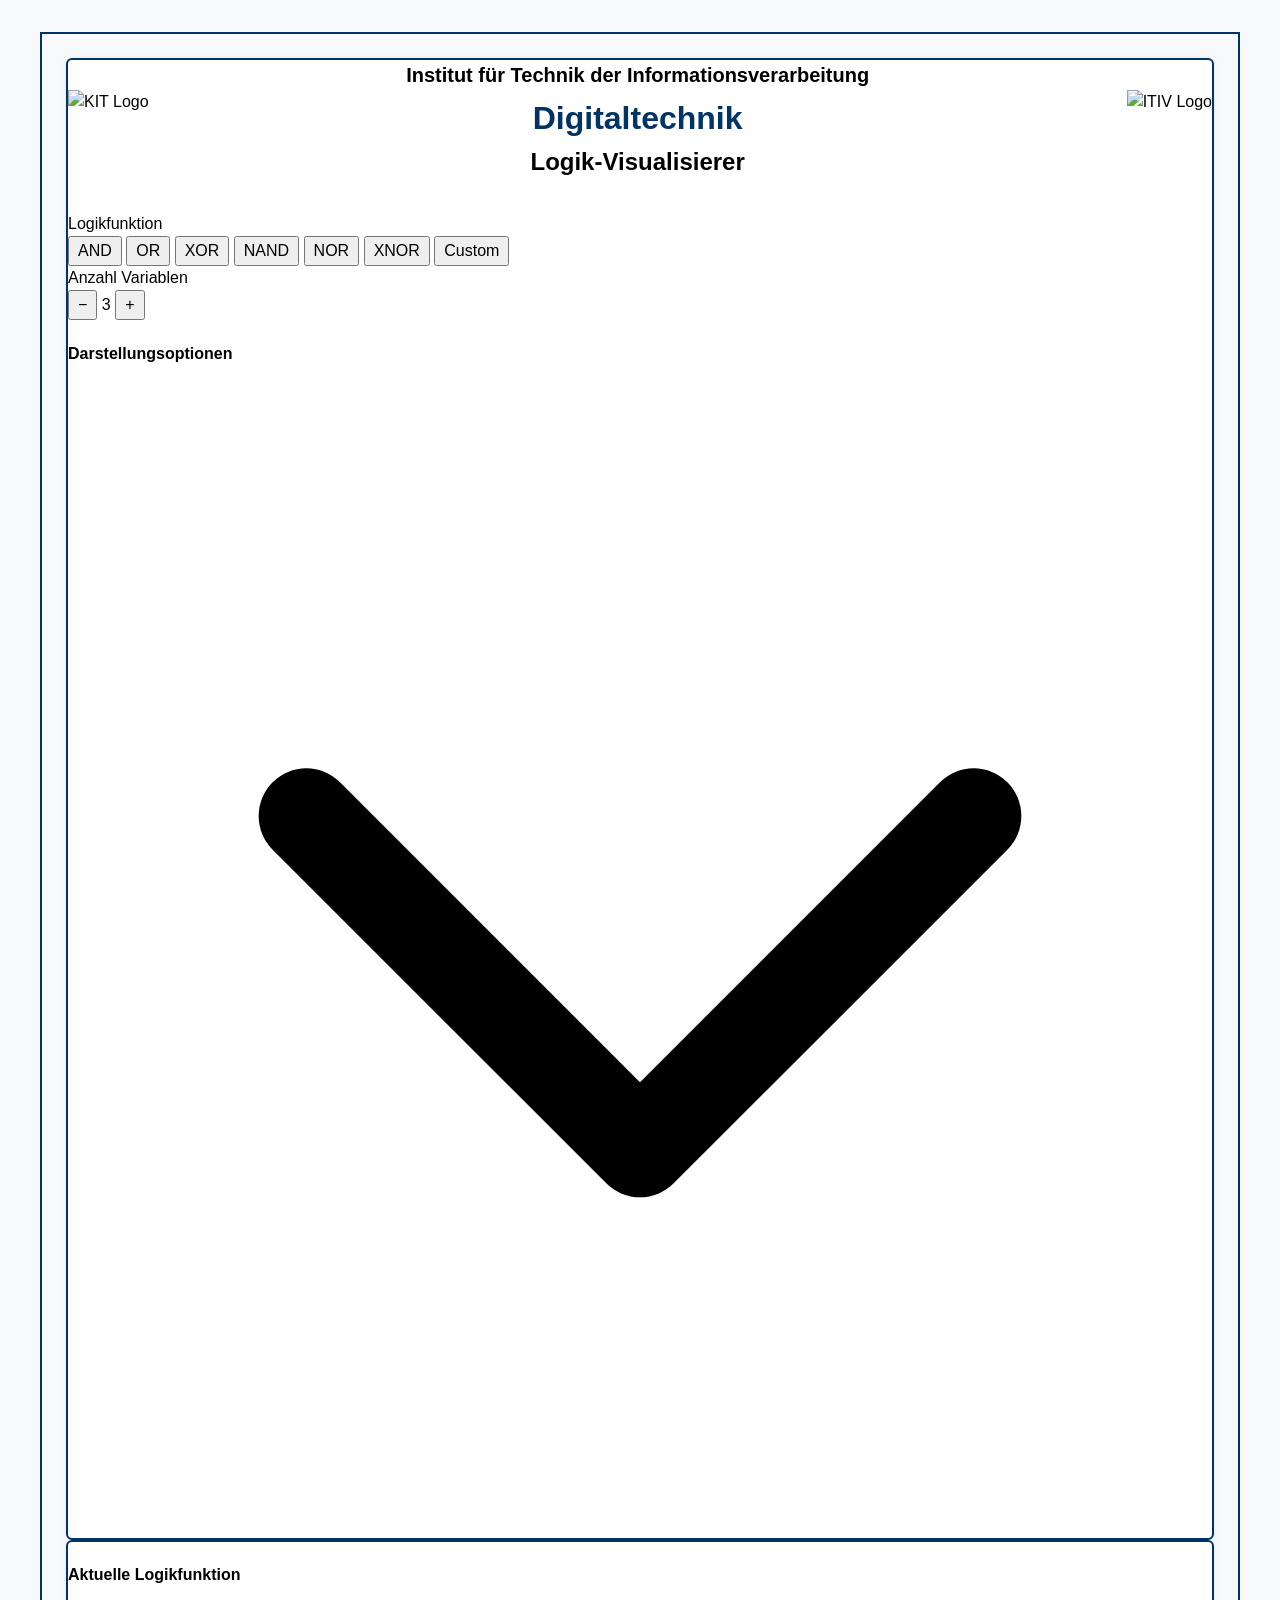
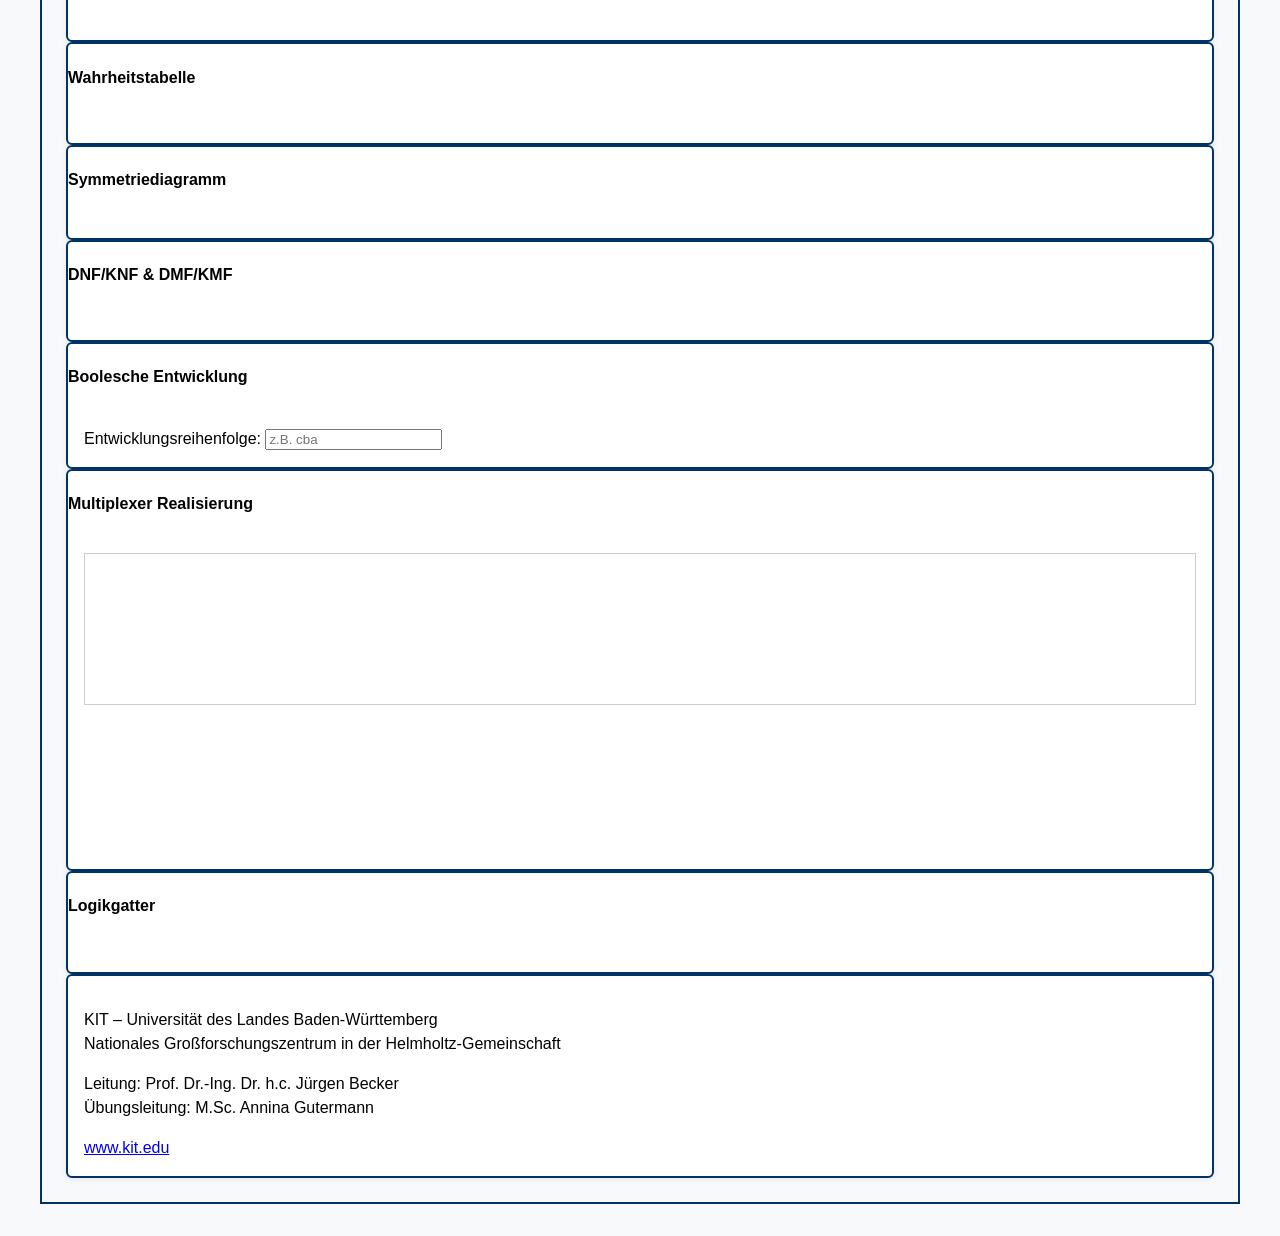
==== commit 60a3c9a3: "feat: Add logic gate card to display the truth table as a circuit" ====
--- a/index.html
+++ b/index.html
@@ -1,95 +1,450 @@
 <!DOCTYPE html>
 <html lang="de">
-<head>
-  <meta charset="UTF-8">
-  <title>Logik-Visualizer</title>
-
-  <meta name="viewport" content="width=device-width,initial-scale=1">
-  <link rel="stylesheet" href="assets/css/symmetry.css">
-  <link rel="stylesheet" href="assets/css/index.css">
-
-</head>
-<body>
-  <div class="page">
-    <header class="page-header">
-      <img src="assets/KIT_logo.svg" alt="KIT Logo" class="logo kit" role="img">
-      <div class="title-group">
-        <h1>Institut für Technik der Informationsverarbeitung</h1>
-        <h2>Digitaltechnik</h2>
-        <h3>Logik-Visualisierer</h3>
+  <head>
+    <meta charset="UTF-8" />
+    <title>Logik-Visualizer</title>
+
+    <meta name="viewport" content="width=device-width, initial-scale=1.0" />
+    <meta
+      name="description"
+      content="Logik-Visualisierer für digitale Schaltfunktionen am ITIV, KIT. Visualisiert Logikfunktionen, Wahrheitstabellen, Symmetriediagramme und Boolesche Entwicklungen."
+    />
+    <meta
+      name="keywords"
+      content="Logik, Visualisierung, Digitaltechnik, ITIV, KIT, Wahrheitstabelle, Symmetriediagramm, Boolesche Entwicklung"
+    />
+    <meta
+      name="author"
+      content="Institut für Technik der Informationsverarbeitung, KIT"
+    />
+    <link rel="icon" href="/assets/favicon.ico" />
+    <script src="https://cdn.tailwindcss.com"></script>
+    <script src="https://cdn.jsdelivr.net/npm/@tailwindcss/browser@4"></script>
+    <link
+      rel="stylesheet"
+      href="https://cdn.jsdelivr.net/npm/katex@0.16.22/dist/katex.min.css"
+      integrity="sha384-5TcZemv2l/9On385z///+d7MSYlvIEw9FuZTIdZ14vJLqWphw7e7ZPuOiCHJcFCP"
+      crossorigin="anonymous"
+    />
+    <script
+      defer
+      src="https://cdn.jsdelivr.net/npm/katex@0.16.22/dist/katex.min.js"
+      integrity="sha384-cMkvdD8LoxVzGF/RPUKAcvmm49FQ0oxwDF3BGKtDXcEc+T1b2N+teh/OJfpU0jr6"
+      crossorigin="anonymous"
+    ></script>
+
+    <link
+      rel="stylesheet"
+      href="https://cdnjs.cloudflare.com/ajax/libs/font-awesome/7.0.0/css/all.min.css"
+    />
+    <link rel="stylesheet" href="assets/css/symmetry.css" />
+    <link rel="stylesheet" href="assets/css/index.css" />
+  </head>
+  <body>
+    <div class="page">
+      <div class="w-full mx-auto overflow-x-hidden">
+        <!-- Header with Title, Settings-->
+        <header class="card mb-6">
+          <div class="inner-card">
+            <div class="page-header">
+              <img
+                onclick="window.open('https://www.kit.edu')"
+                src="assets/KIT_logo.svg"
+                alt="KIT Logo"
+                class="logo kit"
+                role="img"
+              />
+              <div class="title-group">
+                <h1>Institut für Technik der Informationsverarbeitung</h1>
+                <h2>Digitaltechnik</h2>
+                <h3>Logik-Visualisierer</h3>
+              </div>
+              <img
+                onclick="window.open('https://www.itiv.kit.edu')"
+                src="assets/ITIV_logo.svg"
+                alt="ITIV Logo"
+                class="logo itiv"
+                role="img"
+              />
+            </div>
+            <div class="controls-section p-6">
+              <!-- Configuration Section -->
+              <div class="mb-6">
+                <div class="grid grid-cols-1 md:grid-cols-2 gap-4">
+                  <div class="config-card config-card-blue">
+                    <div class="config-header">
+                      <div class="config-dot config-dot-blue"></div>
+                      <span class="config-title config-title-blue"
+                        >Logikfunktion</span
+                      >
+                    </div>
+                    <div
+                      class="flex flex-wrap gap-2 mt-2"
+                      role="group"
+                      aria-label="Logikgatter-Preset auswählen"
+                    >
+                      <button
+                        type="button"
+                        class="preset-btn active px-4 py-2 rounded-lg bg-gray-700 border border-gray-700 shadow-md text-white font-bold transition text-lg"
+                        data-value="and"
+                      >
+                        <span class="inline-block align-middle">AND</span>
+                      </button>
+                      <button
+                        type="button"
+                        class="preset-btn px-4 py-2 rounded-lg bg-white border border-gray-300 shadow-sm text-gray-700 font-semibold transition text-lg"
+                        data-value="or"
+                      >
+                        <span class="inline-block align-middle">OR</span>
+                      </button>
+                      <button
+                        type="button"
+                        class="preset-btn px-4 py-2 rounded-lg bg-white border border-gray-300 shadow-sm text-gray-700 font-semibold transition text-lg"
+                        data-value="xor"
+                      >
+                        <span class="inline-block align-middle">XOR</span>
+                      </button>
+                      <button
+                        type="button"
+                        class="preset-btn px-4 py-2 rounded-lg bg-white border border-gray-300 shadow-sm text-gray-700 font-semibold transition text-lg"
+                        data-value="nand"
+                      >
+                        <span class="inline-block align-middle">NAND</span>
+                      </button>
+                      <button
+                        type="button"
+                        class="preset-btn px-4 py-2 rounded-lg bg-white border border-gray-300 shadow-sm text-gray-700 font-semibold transition text-lg"
+                        data-value="nor"
+                      >
+                        <span class="inline-block align-middle">NOR</span>
+                      </button>
+                      <button
+                        type="button"
+                        class="preset-btn px-4 py-2 rounded-lg bg-white border border-gray-300 shadow-sm text-gray-700 font-semibold transition text-lg"
+                        data-value="xnor"
+                      >
+                        <span class="inline-block align-middle">XNOR</span>
+                      </button>
+                      <button
+                        type="button"
+                        class="preset-btn px-4 py-2 rounded-lg bg-white border border-gray-300 shadow-sm text-gray-700 font-semibold transition text-lg"
+                        data-value="custom"
+                      >
+                        <span class="inline-block align-middle">Custom</span>
+                      </button>
+                    </div>
+                  </div>
+
+                  <div class="config-card config-card-green">
+                    <div class="config-header">
+                      <div class="config-dot config-dot-green"></div>
+                      <span class="config-title config-title-green"
+                        >Anzahl Variablen</span
+                      >
+                    </div>
+                    <div class="variable-controls">
+                      <button
+                        id="minusBtn"
+                        aria-label="Anzahl der Variablen verringern"
+                        class="var-btn"
+                      >
+                        −
+                      </button>
+                      <span id="varCountLbl" class="var-count">3</span>
+                      <button
+                        id="plusBtn"
+                        aria-label="Anzahl der Variablen erhöhen"
+                        class="var-btn"
+                      >
+                        +
+                      </button>
+                    </div>
+                  </div>
+                </div>
+              </div>
+              <!-- Display Options Section -->
+              <div>
+                <div
+                  id="collapseToggle"
+                  class="flex items-center justify-between cursor-pointer py-2 px-1 rounded-lg hover:bg-gray-50"
+                  role="button"
+                  aria-expanded="false"
+                  tabindex="0"
+                >
+                  <h4 class="options-title mb-0">Darstellungsoptionen</h4>
+                  <svg
+                    id="collapseIcon"
+                    class="w-5 h-5 text-gray-500 transition-transform duration-300"
+                    fill="none"
+                    stroke="currentColor"
+                    viewBox="0 0 24 24"
+                    aria-hidden="true"
+                  >
+                    <path
+                      stroke-linecap="round"
+                      stroke-linejoin="round"
+                      stroke-width="2"
+                      d="M19 9l-7 7-7-7"
+                    ></path>
+                  </svg>
+                </div>
+                <div
+                  id="displayOptionsContent"
+                  class="transition-all duration-300 ease-in-out"
+                  style="
+                    transform-origin: top;
+                    max-height: 0;
+                    opacity: 0;
+                    padding-top: 0;
+                  "
+                >
+                  <div
+                    class="grid grid-cols-1 sm:grid-cols-2 lg:grid-cols-3 gap-3"
+                  >
+                    <div class="option-card">
+                      <input
+                        type="checkbox"
+                        id="toggleTruthTable"
+                        checked
+                        class="option-checkbox"
+                      />
+                      <label for="toggleTruthTable" class="option-label"
+                        >Wahrheitstabelle</label
+                      >
+                    </div>
+                    <div class="option-card">
+                      <input
+                        type="checkbox"
+                        id="toggleKmap"
+                        checked
+                        class="option-checkbox"
+                      />
+                      <label for="toggleKmap" class="option-label"
+                        >Symmetriediagramm</label
+                      >
+                    </div>
+                    <div class="option-card">
+                      <input
+                        type="checkbox"
+                        id="toggleExpressions"
+                        checked
+                        class="option-checkbox"
+                      />
+                      <label for="toggleExpressions" class="option-label"
+                        >Min-/Maxterme</label
+                      >
+                    </div>
+                    <div class="option-card">
+                      <input
+                        type="checkbox"
+                        id="toggleBooleanDev"
+                        checked
+                        class="option-checkbox"
+                      />
+                      <label for="toggleBooleanDev" class="option-label"
+                        >Boolesche Entwicklung</label
+                      >
+                    </div>
+                    <div class="option-card">
+                      <input
+                        type="checkbox"
+                        id="toggleMux"
+                        checked
+                        class="option-checkbox"
+                      />
+                      <label for="toggleMux" class="option-label"
+                        >Multiplexer</label
+                      >
+                    </div>
+                    <div class="option-card">
+                      <input
+                        type="checkbox"
+                        id="toggleLogicGate"
+                        checked
+                        class="option-checkbox"
+                      />
+                      <label for="toggleLogicGate" class="option-label"
+                        >Logikgatter</label
+                      >
+                    </div>
+                    <div>
+                      <button
+                        id="landscapeToggleBtn"
+                        aria-label="Toggle Landscape Mode"
+                        class="landscape-btn"
+                      >
+                        <img
+                          class="mr-2"
+                          src="assets/rotate.svg"
+                          alt="Toggle Landscape Mode"
+                        />
+                        <span>Landscape</span>
+                      </button>
+                    </div>
+                  </div>
+                </div>
+              </div>
+            </div>
+          </div>
+        </header>
+
+        <!-- Current Function Card -->
+
+        <section class="card mb-6" id="current-function-card">
+          <div class="inner-card">
+            <h4 class="text-3xl font-bold text-gray-700 pt-4 px-2 text-center">
+              Aktuelle Logikfunktion
+            </h4>
+            <div class="card-body">
+              <div class="w-full overflow-x-auto">
+                <span
+                  id="current-function-expression"
+                  class="flex justify-center lg:text-4xl font-mono font-bold text-gray-800 whitespace-nowrap min-w-0"
+                ></span>
+              </div>
+            </div>
+          </div>
+        </section>
+
+        <main
+          id="card-grid"
+          class="md:justify-center md:text-center grid grid-cols-1 lg:grid-cols-3 gap-6 w-full mx-auto overflow-x-hidden"
+        >
+          <section class="card col-span-1" id="truthTableCard">
+            <div class="inner-card">
+              <h4
+                class="text-3xl font-bold text-gray-700 pt-4 px-2 text-center"
+              >
+                Wahrheitstabelle
+              </h4>
+              <div class="card-body">
+                <div id="truthWrap"></div>
+              </div>
+            </div>
+          </section>
+
+          <section class="card col-span-1" id="kmapCard">
+            <div class="inner-card">
+              <h4
+                class="text-3xl font-bold text-gray-700 pt-4 px-2 text-center"
+              >
+                Symmetriediagramm
+              </h4>
+              <div class="p-6 h-full flex flex-col">
+                <div id="symmetry-diagram"></div>
+              </div>
+            </div>
+          </section>
+
+          <section class="card col-span-1" id="expressionsCard">
+            <div class="inner-card">
+              <h4
+                class="text-3xl font-bold text-gray-700 pt-4 px-2 text-center"
+              >
+                DNF/KNF &amp; DMF/KMF
+              </h4>
+              <div class="card-body">
+                <div id="exprWrap"></div>
+              </div>
+            </div>
+          </section>
+
+          <section class="card col-span-1" id="booleanDevCard">
+            <div class="inner-card">
+              <h4
+                class="text-3xl font-bold text-gray-700 pt-4 px-2 text-center"
+              >
+                Boolesche Entwicklung
+              </h4>
+              <div class="card-body">
+                <div class="mb-4">
+                  <label for="expansionOrderInput"
+                    >Entwicklungsreihenfolge:</label
+                  >
+                  <input
+                    type="text"
+                    id="expansionOrderInput"
+                    placeholder="z.B. cba"
+                    class="w-32 p-1 border border-gray-300 rounded-lg"
+                    aria-label="Entwicklungsreihenfolge für Boolesche Entwicklung eingeben"
+                  />
+                </div>
+                <div id="devWrap"></div>
+              </div>
+            </div>
+          </section>
+
+          <section class="card col-span-1" id="muxCard">
+            <div class="inner-card">
+              <h4
+                class="text-3xl font-bold text-gray-700 pt-4 px-2 text-center"
+              >
+                Multiplexer Realisierung
+              </h4>
+              <div
+                class="card-body"
+                style="display: flex; flex-direction: column"
+              >
+                <div id="muxWrap">
+                  <svg id="muxDiagramSvg" style="border: 1px solid #ccc"></svg>
+                </div>
+              </div>
+            </div>
+          </section>
+
+          <section class="card col-span-1" id="logicGateCard">
+            <div class="inner-card">
+              <h4
+                class="text-3xl font-bold text-gray-700 pt-4 px-2 text-center"
+              >
+                Logikgatter
+              </h4>
+              <div class="card-body">
+
+              </div>
+            </div>
+          </section>
+        </main>
+
+        <footer class="card mt-6" id="footer-card">
+          <div class="inner-card">
+            <div class="card-body bg-gray-50 py-6">
+              <div
+                class="grid grid-cols-1 md:grid-cols-3 gap-6 text-gray-600 text-sm w-full items-center"
+              >
+                <!-- Linker Textblock -->
+                <div class="md:text-left text-center">
+                  <p>
+                    KIT – Universität des Landes Baden-Württemberg<br />
+                    Nationales Großforschungszentrum in der
+                    Helmholtz-Gemeinschaft
+                  </p>
+                </div>
+
+                <!-- Mittlerer Textblock -->
+                <div class="text-center">
+                  <p>
+                    Leitung: Prof. Dr.-Ing. Dr. h.c. Jürgen Becker<br />
+                    Übungsleitung: M.Sc. Annina Gutermann
+                  </p>
+                </div>
+
+                <!-- Rechter Textblock -->
+                <div class="md:text-right text-center">
+                  <a
+                    href="https://www.kit.edu"
+                    class="text-black font-mono text-lg md:text-3xl hover:underline"
+                  >
+                    www.kit.edu
+                  </a>
+                </div>
+              </div>
+            </div>
+          </div>
+        </footer>
       </div>
-      <img src="assets/ITIV_logo.svg" alt="ITIV Logo" class="logo itiv" role="img">
-    </header>
-
-    <div style="margin-bottom: 1.5rem; padding: 1rem; background: var(--card-bg); border:2px solid var(--kit-blue); border-radius:6px; box-shadow:var(--shadow);">
-        <select id="presetOp" aria-label="Logikgatter-Preset auswählen">
-        <option value="custom">custom</option>
-        <option value="and">AND</option>
-        <option value="or">OR</option>
-        <option value="xor" selected>XOR</option>
-        <option value="nand">NAND</option>
-        <option value="nor">NOR</option>
-        <option value="xnor">XNOR</option>
-        </select>
-        &nbsp;&nbsp;
-        Variablen:
-        <button id="minusBtn" aria-label="Anzahl der Variablen verringern">−</button>
-        <span id="varCountLbl">3</span>
-        <button id="plusBtn" aria-label="Anzahl der Variablen erhöhen">+</button>
-        &nbsp;&nbsp;
-        <input type="checkbox" id="toggleTruthTable" checked> <label for="toggleTruthTable">Wahrheitstabelle</label>
-        <input type="checkbox" id="toggleKmap" checked> <label for="toggleKmap">Symmetriediagramm</label>
-        <input type="checkbox" id="toggleExpressions" checked> <label for="toggleExpressions">Min-/Maxterme</label>
-        <input type="checkbox" id="toggleBooleanDev" checked> <label for="toggleBooleanDev">Boolesche Entwicklung</label>
-        <input type="checkbox" id="toggleMux" checked> <label for="toggleMux">Multiplexer</label>
     </div>
 
-    <main class="card-grid">
-      <section class="card" id="truthTableCard">
-        <h4 class="card-title">Wahrheitstabelle</h4>
-        <div class="card-body">
-          <div id="truthWrap"></div>
-        </div>
-      </section>
-
-      <section class="card" id="kmapCard">
-        <h4 class="card-title">Symmetriediagramm</h4>
-        <div class="card-body">
-          <div id="symmetry-diagram"></div>
-        </div>
-      </section>
-
-      <section class="card" id="expressionsCard">
-        <h4 class="card-title">DNF/KNF &amp; DMF/KMF</h4>
-        <div class="card-body">
-          <div id="exprWrap"></div>
-        </div>
-      </section>
-
-      <section class="card" id="booleanDevCard">
-        <h4 class="card-title">Boolesche Entwicklung</h4>
-        <div class="card-body">
-          <div style="margin-bottom: 10px;">
-            <label for="expansionOrderInput">Entwicklungsreihenfolge:</label>
-            <input type="text" id="expansionOrderInput" placeholder="z.B. cba" style="width: 100px; margin-left: 5px;" aria-label="Entwicklungsreihenfolge für Boolesche Entwicklung eingeben">
-          </div>
-          <div id="devWrap"></div>
-        </div>
-      </section>
-
-      <section class="card" id="muxCard">
-        <h4 class="card-title">Multiplexer Realisierung</h4>
-        <div class="card-body" style="display: flex; flex-direction: column;">
-          <div id="muxWrap">
-            <svg id="muxDiagramSvg" style="border:1px solid #ccc;"></svg> <!-- Removed fixed height -->
-          </div>
-        </div>
-      </section>
-    </main>
-  </div>
-
-  <script src="src/index.js" defer type="module">
-   
-  </script>
-</body>
+    <script src="src/index.js" defer type="module"></script>
+  </body>
 </html>
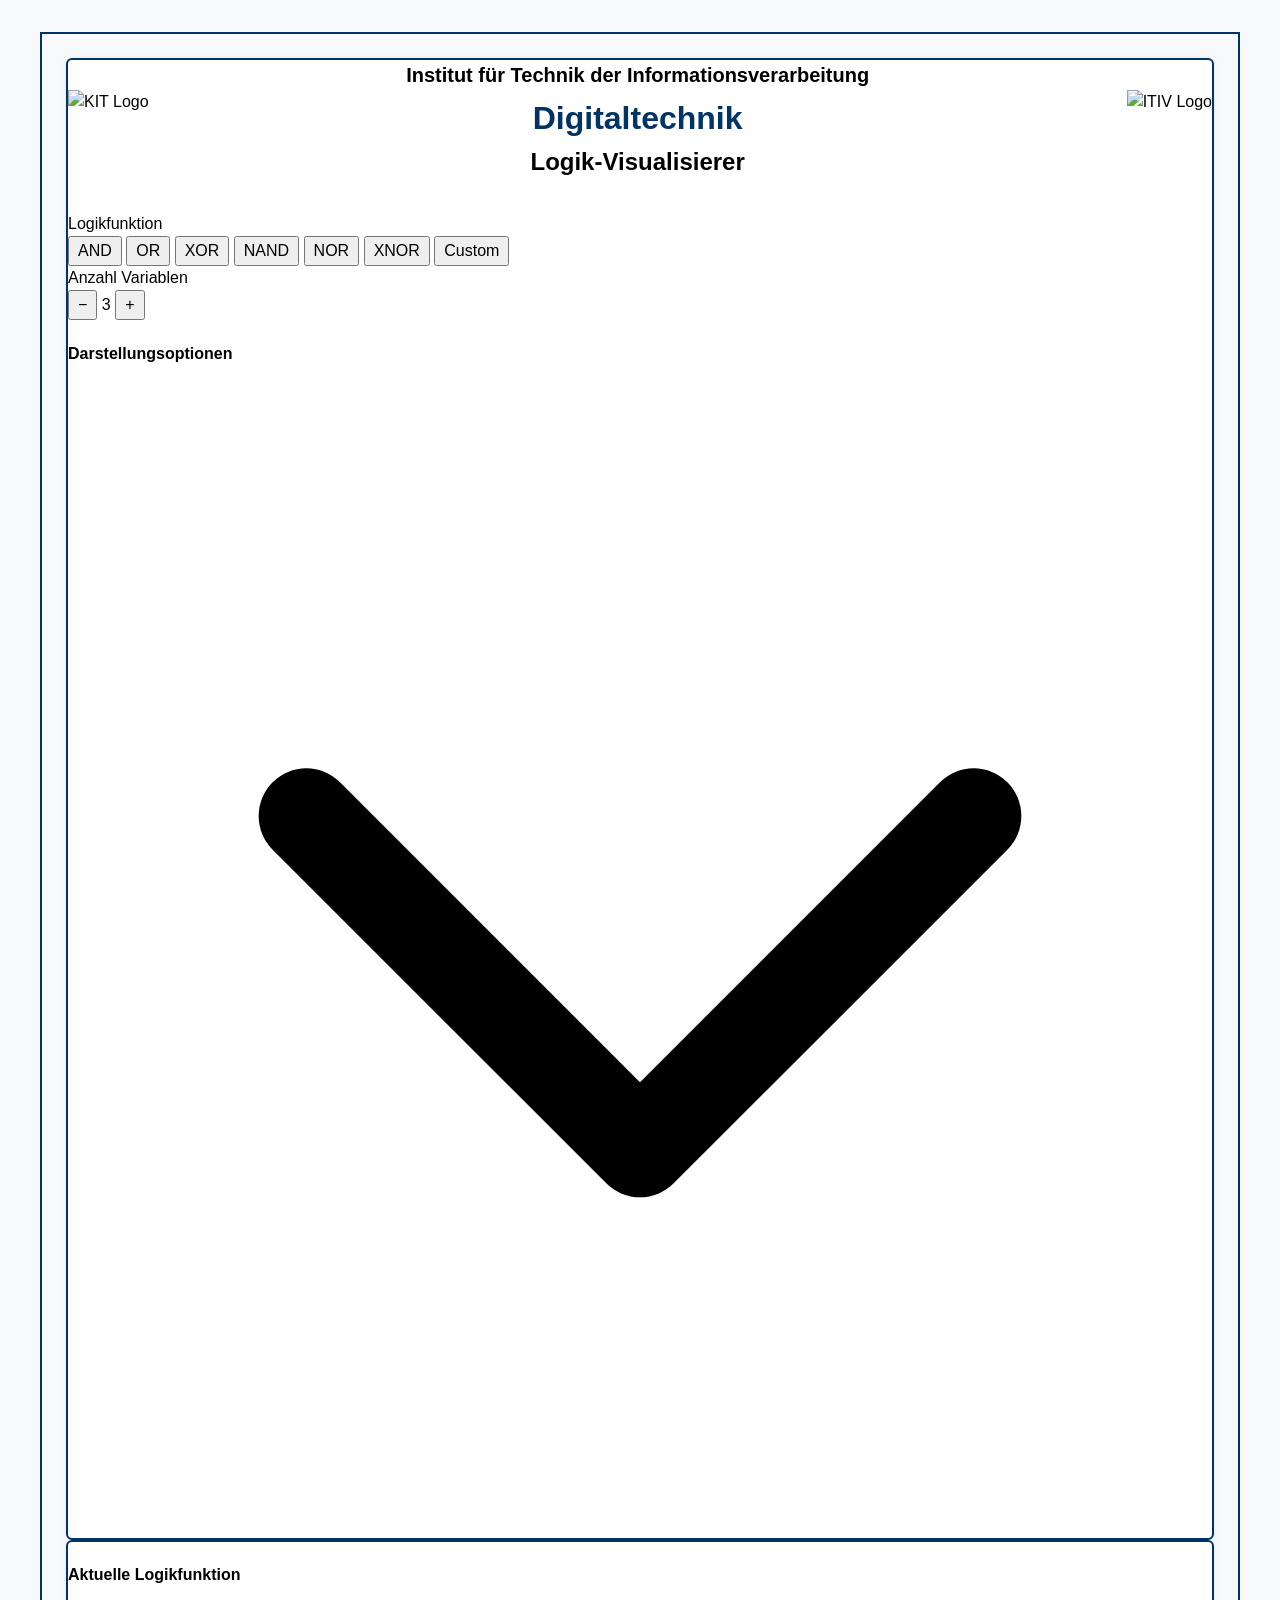
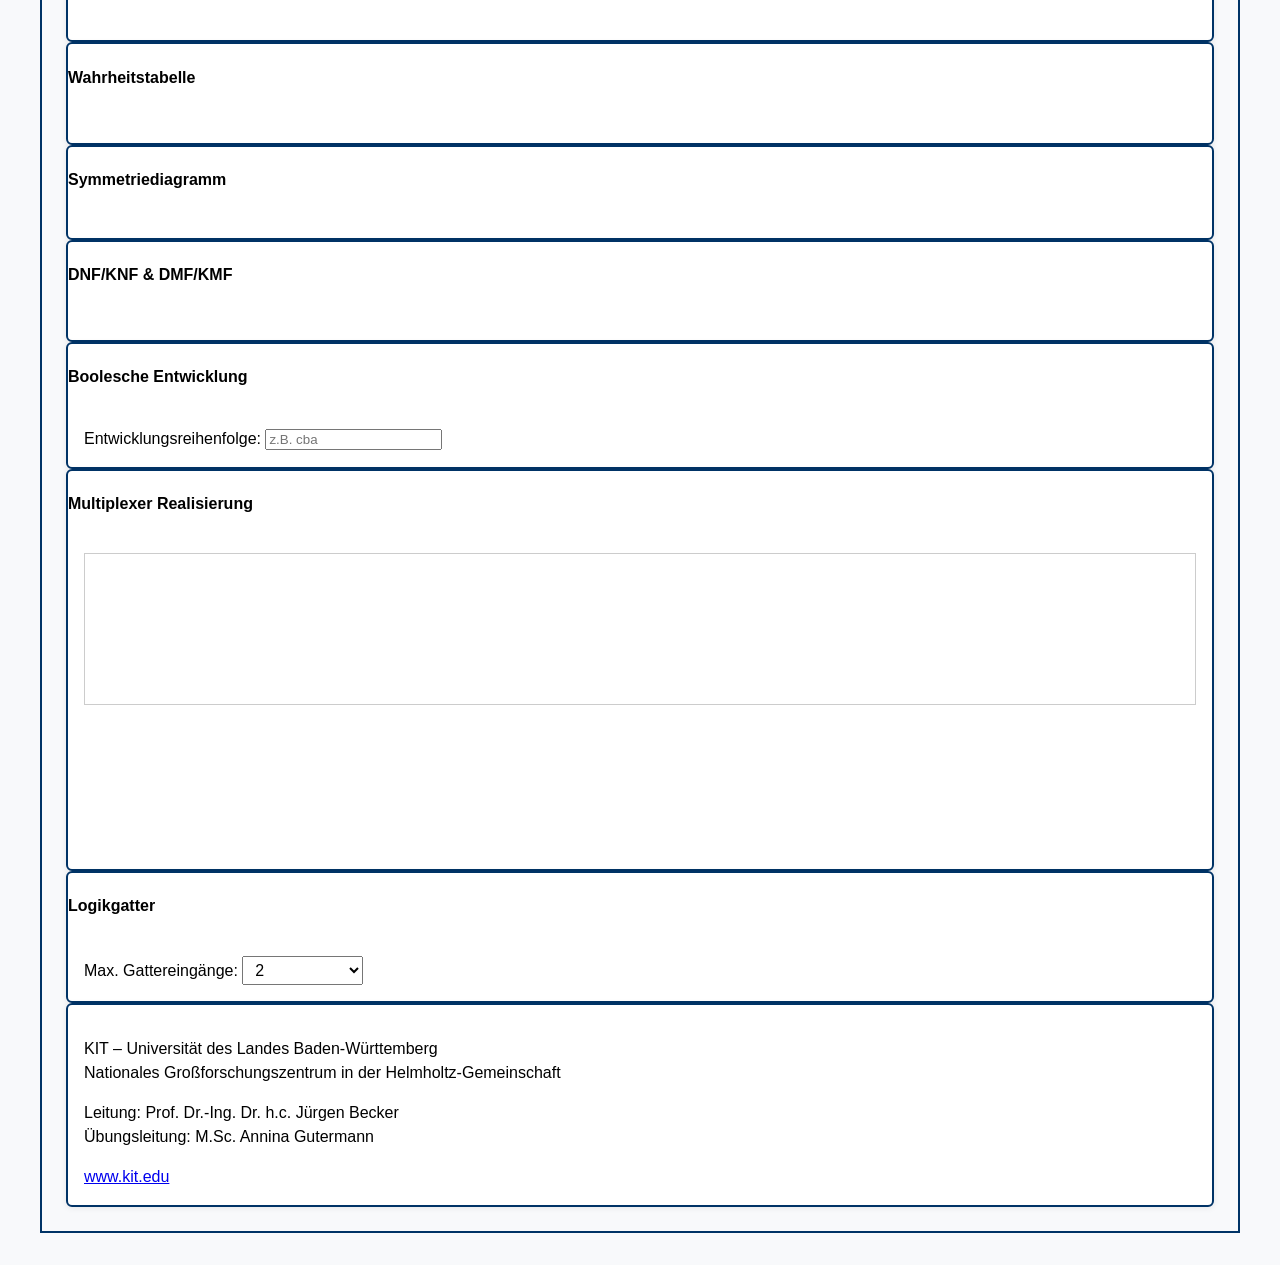
==== commit 265e73ea: "I've added an option to limit gate inputs and refactored the expression." ====
--- a/index.html
+++ b/index.html
@@ -399,8 +399,17 @@
               >
                 Logikgatter
               </h4>
-              <div class="card-body">
-
+              <div class="card-body flex flex-col">
+                <div class="p-2 border-b border-gray-200">
+                  <label for="gate-input-select" class="text-sm font-medium text-gray-700 mr-2">Max. Gattereingänge:</label>
+                  <select id="gate-input-select" class="p-1 border border-gray-300 rounded-lg">
+                    <option value="0">Unbegrenzt</option>
+                    <option value="2" selected>2</option>
+                    <option value="3">3</option>
+                    <option value="4">4</option>
+                  </select>
+                </div>
+                <div id="logic-gate-container" class="flex-grow p-2"></div>
               </div>
             </div>
           </section>
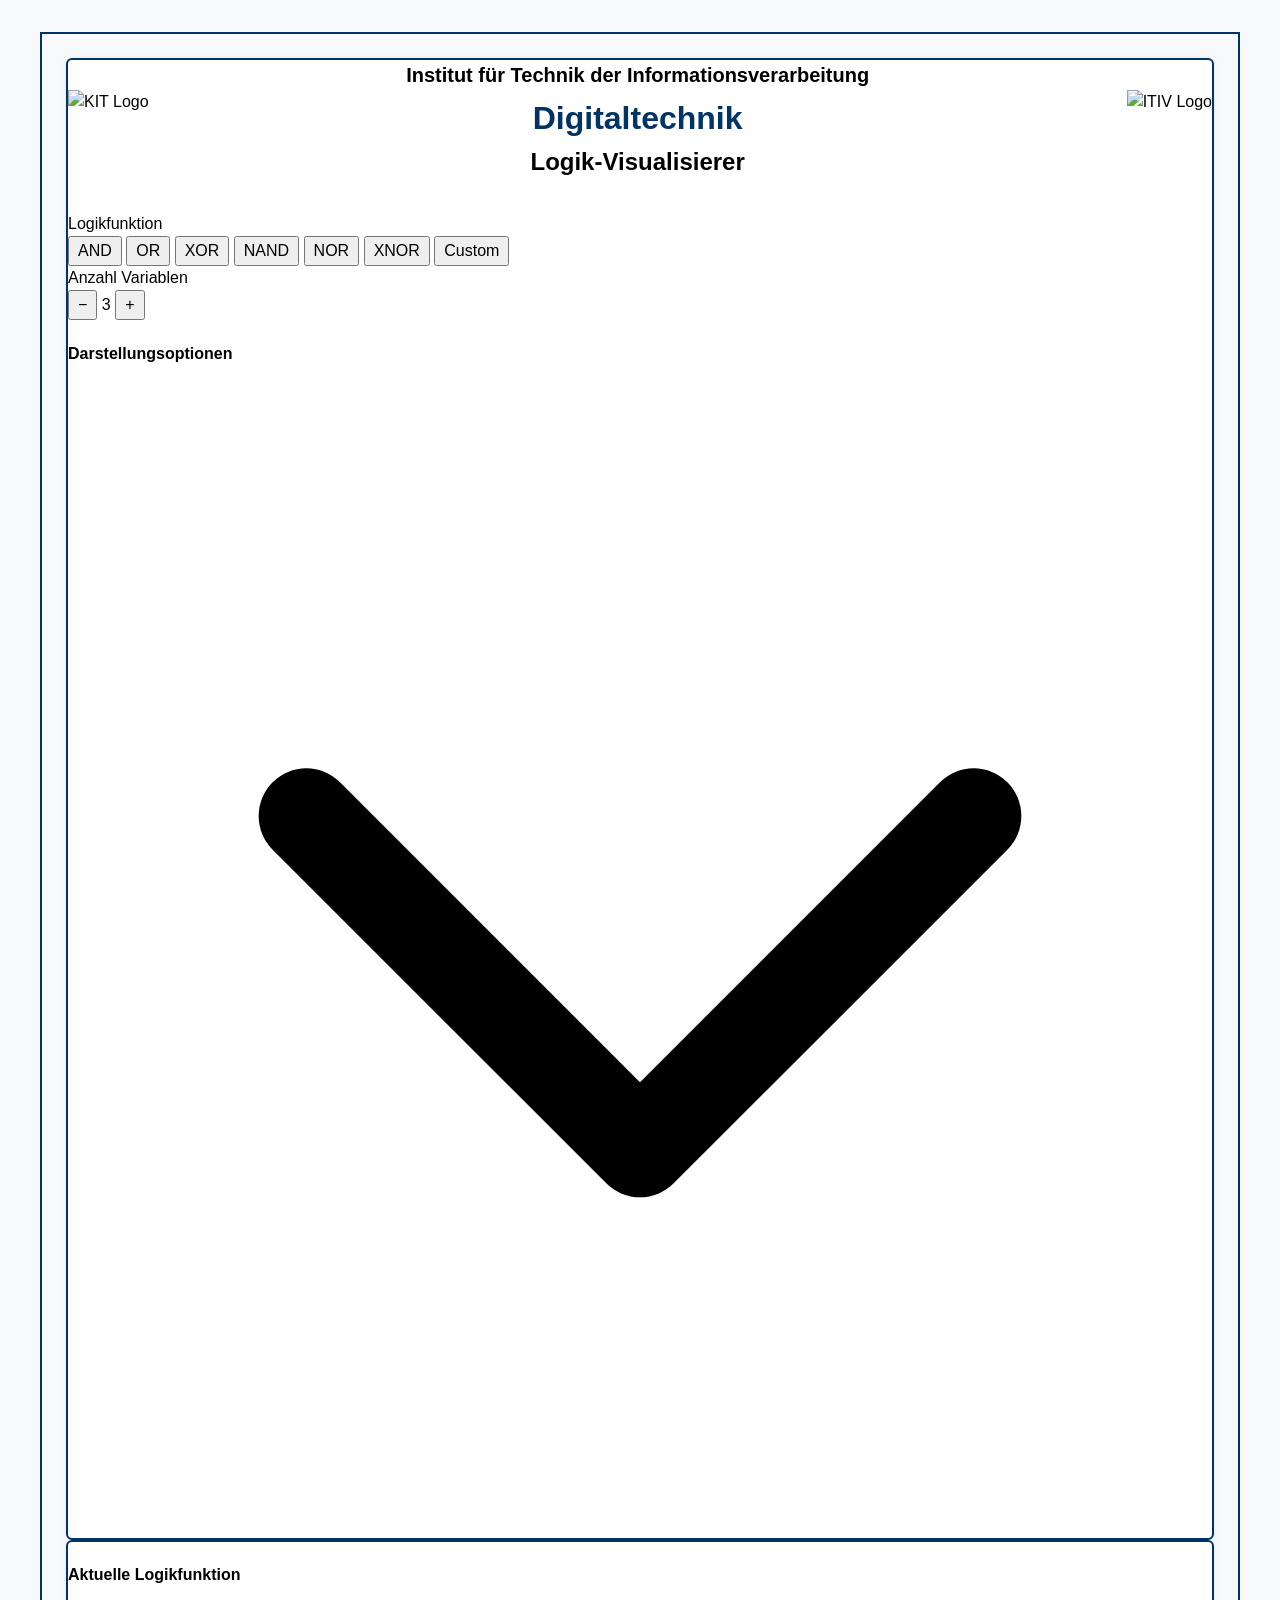
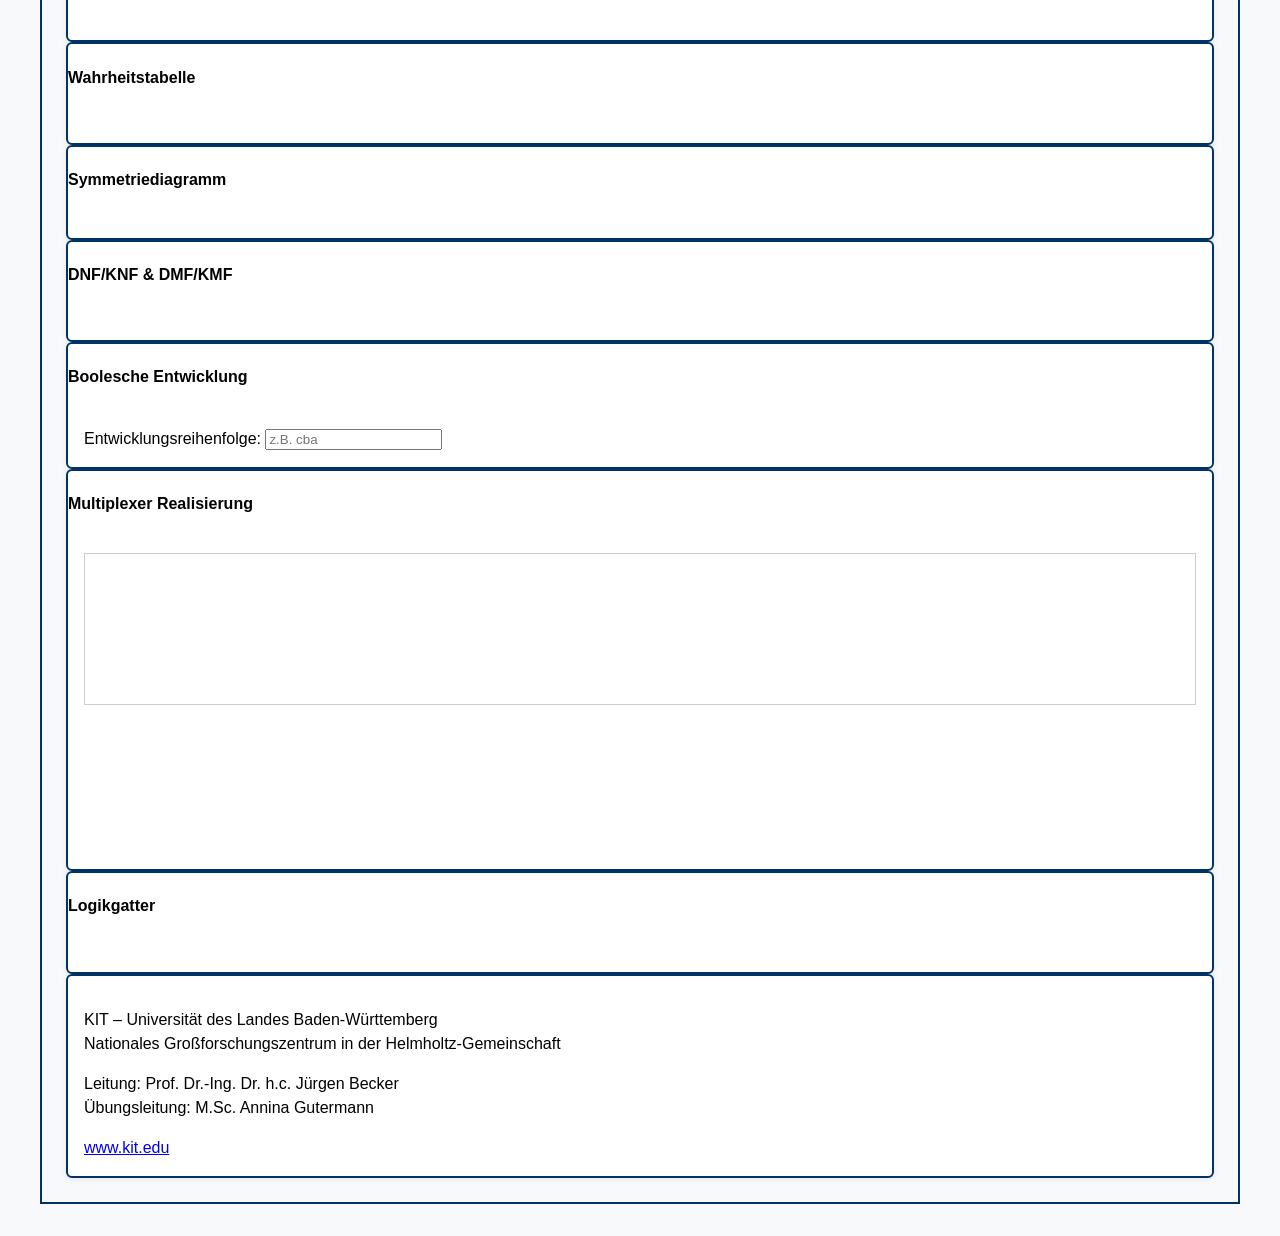
==== commit 104115a0: "I've removed the max inputs feature and reverted to the binary AST." ====
--- a/index.html
+++ b/index.html
@@ -399,17 +399,8 @@
               >
                 Logikgatter
               </h4>
-              <div class="card-body flex flex-col">
-                <div class="p-2 border-b border-gray-200">
-                  <label for="gate-input-select" class="text-sm font-medium text-gray-700 mr-2">Max. Gattereingänge:</label>
-                  <select id="gate-input-select" class="p-1 border border-gray-300 rounded-lg">
-                    <option value="0">Unbegrenzt</option>
-                    <option value="2" selected>2</option>
-                    <option value="3">3</option>
-                    <option value="4">4</option>
-                  </select>
-                </div>
-                <div id="logic-gate-container" class="flex-grow p-2"></div>
+              <div class="card-body">
+                <div id="logic-gate-container" class="p-2"></div>
               </div>
             </div>
           </section>
